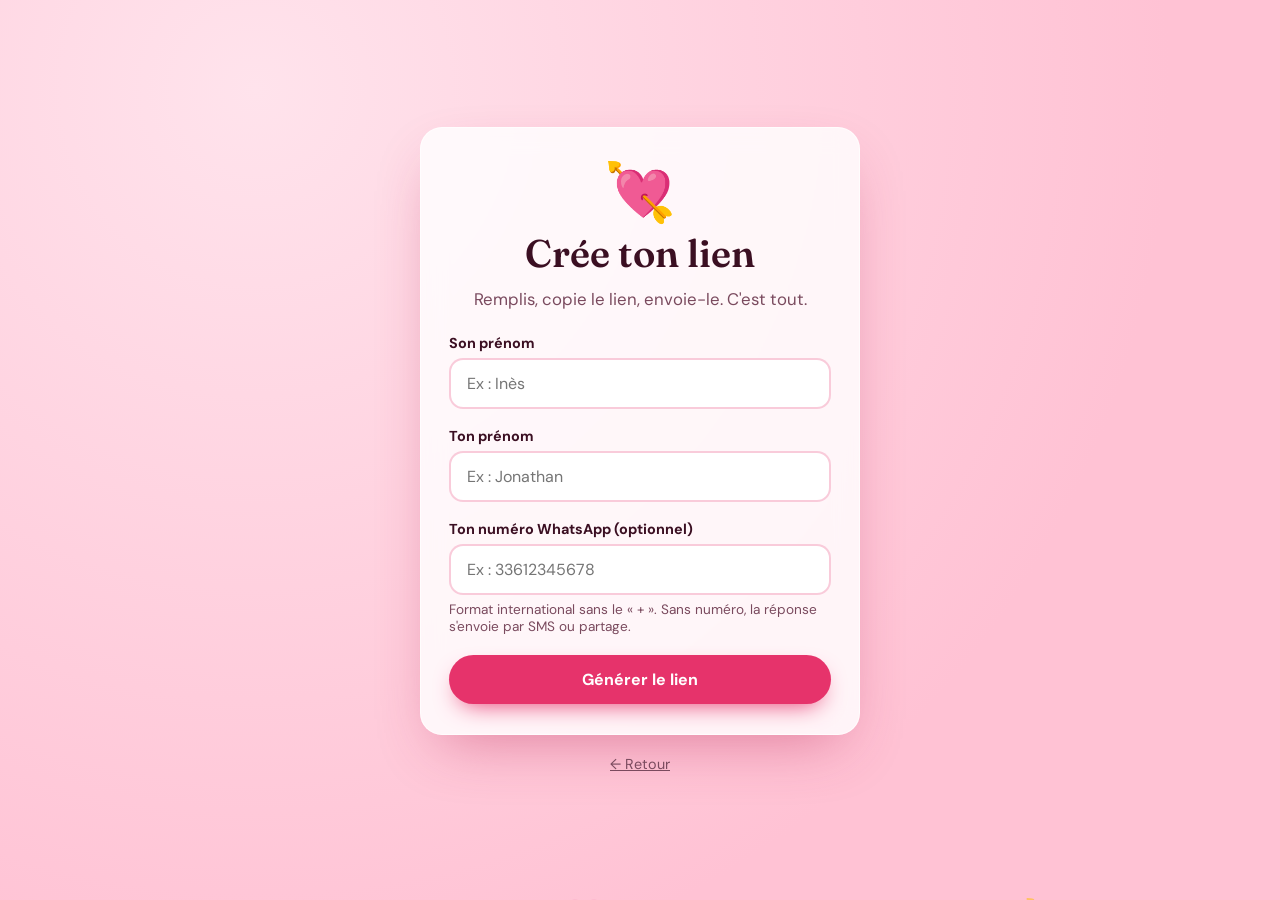
==== creer.html @ 867abb2f "Site d'amour interactif : parcours, quiz, bouton Non qui fuit, rendez-vous Co-Authored-By: Claude Op" ====
<!doctype html>
<html lang="fr">
<head>
  <meta charset="utf-8">
  <meta name="viewport" content="width=device-width, initial-scale=1">
  <title>Crée ton lien 💘</title>
  <link rel="preconnect" href="https://fonts.googleapis.com">
  <link rel="preconnect" href="https://fonts.gstatic.com" crossorigin>
  <link href="https://fonts.googleapis.com/css2?family=Fraunces:ital,opsz,wght@0,9..144,600;1,9..144,500&family=DM+Sans:wght@400;500;700&display=swap" rel="stylesheet">
  <link rel="stylesheet" href="css/style.css">
</head>
<body>
  <div class="hearts" aria-hidden="true"></div>

  <main class="card">
    <section class="step active">
      <div class="emoji big">💘</div>
      <h1>Crée ton lien</h1>
      <p class="lead">Remplis, copie le lien, envoie-le. C'est tout.</p>

      <form id="create-form" autocomplete="off">
        <label class="label" for="pour">Son prénom</label>
        <input id="pour" type="text" maxlength="30" placeholder="Ex : Inès" required>

        <label class="label" for="de">Ton prénom</label>
        <input id="de" type="text" maxlength="30" placeholder="Ex : Jonathan" required>

        <label class="label" for="tel">Ton numéro WhatsApp (optionnel)</label>
        <input id="tel" type="tel" maxlength="20" placeholder="Ex : 33612345678">
        <p class="hint">Format international sans le « + ». Sans numéro, la réponse s'envoie par SMS ou partage.</p>

        <button class="btn primary" type="submit">Générer le lien</button>
      </form>

      <div class="result" id="result" hidden>
        <input id="link" type="text" readonly aria-label="Lien généré">
        <div class="row">
          <button class="btn primary" id="copy">Copier</button>
          <a class="btn ghost" id="preview" target="_blank" rel="noopener">Tester</a>
        </div>
        <p class="feedback" id="copy-feedback" aria-live="polite"></p>
      </div>
    </section>
  </main>

  <footer class="footer"><a href="index.html">← Retour</a></footer>
  <script src="js/creer.js"></script>
</body>
</html>
---- css/style.css ----
/* ========== Thème ========== */
:root {
  --bg-1: #ffe3ec;
  --bg-2: #ffc2d4;
  --card: rgba(255, 255, 255, 0.82);
  --ink: #3b0f22;
  --ink-soft: #7a4a5e;
  --accent: #e6336b;
  --accent-dark: #b81f50;
  --line: rgba(230, 51, 107, 0.25);
  --shadow: 0 24px 60px -20px rgba(184, 31, 80, 0.45);
  --radius: 22px;
}

* { box-sizing: border-box; }

html, body { margin: 0; min-height: 100%; }

body {
  font-family: "DM Sans", system-ui, sans-serif;
  color: var(--ink);
  background: radial-gradient(circle at 20% 10%, var(--bg-1), var(--bg-2) 70%);
  min-height: 100vh;
  display: flex;
  flex-direction: column;
  align-items: center;
  justify-content: center;
  padding: 24px 16px;
  overflow-x: hidden;
}

/* ========== Cœurs flottants ========== */
.hearts { position: fixed; inset: 0; pointer-events: none; overflow: hidden; z-index: 0; }
.hearts span {
  position: absolute;
  bottom: -40px;
  font-size: var(--size, 20px);
  opacity: 0.55;
  animation: float var(--dur, 12s) linear var(--delay, 0s) infinite;
}
@keyframes float {
  0%   { transform: translateY(0) rotate(0); opacity: 0; }
  10%  { opacity: 0.6; }
  100% { transform: translateY(-110vh) rotate(25deg); opacity: 0; }
}

/* ========== Carte ========== */
.card {
  position: relative;
  z-index: 1;
  width: 100%;
  max-width: 440px;
  background: var(--card);
  backdrop-filter: blur(12px);
  -webkit-backdrop-filter: blur(12px);
  border: 1px solid rgba(255, 255, 255, 0.7);
  border-radius: var(--radius);
  box-shadow: var(--shadow);
  padding: 36px 28px 30px;
  text-align: center;
}

.progress { position: absolute; top: 0; left: 0; right: 0; height: 5px; border-radius: var(--radius) var(--radius) 0 0; overflow: hidden; }
.progress span { display: block; height: 100%; width: 0; background: var(--accent); transition: width 0.5s ease; }

/* ========== Étapes ========== */
.step { display: none; }
.step.active { display: block; animation: pop 0.45s cubic-bezier(.2, .9, .3, 1.3); }
@keyframes pop {
  from { opacity: 0; transform: translateY(14px) scale(0.97); }
  to   { opacity: 1; transform: none; }
}

h1, h2 { font-family: "Fraunces", Georgia, serif; font-weight: 600; line-height: 1.2; margin: 8px 0 12px; }
h1 { font-size: clamp(1.9rem, 6vw, 2.4rem); }
h2 { font-size: clamp(1.35rem, 5vw, 1.65rem); }
.lead { color: var(--ink-soft); font-size: 1.05rem; margin: 0 0 24px; }
.kicker { color: var(--accent); font-weight: 700; font-size: 0.8rem; letter-spacing: 0.08em; text-transform: uppercase; margin: 0; }
.emoji { font-size: 2.4rem; line-height: 1; }
.emoji.big { font-size: 3.6rem; animation: beat 1.4s ease-in-out infinite; }
@keyframes beat { 0%, 100% { transform: scale(1); } 15% { transform: scale(1.15); } 30% { transform: scale(1); } }

.feedback { min-height: 1.4em; color: var(--accent-dark); font-weight: 500; margin: 14px 0; }
.hint { color: var(--ink-soft); font-size: 0.85rem; margin: 6px 0 0; text-align: left; }

/* ========== Boutons ========== */
.btn {
  display: inline-block;
  font: inherit;
  font-weight: 700;
  font-size: 1rem;
  border: 0;
  border-radius: 999px;
  padding: 14px 28px;
  cursor: pointer;
  text-decoration: none;
  transition: transform 0.15s ease, background 0.2s ease, box-shadow 0.2s ease;
  -webkit-tap-highlight-color: transparent;
}
.btn:active { transform: scale(0.96); }
.btn.primary { background: var(--accent); color: #fff; box-shadow: 0 10px 24px -10px var(--accent); }
.btn.primary:hover { background: var(--accent-dark); }
.btn.ghost { background: transparent; color: var(--ink-soft); border: 2px solid var(--line); }
.btn.ghost:hover { border-color: var(--accent); color: var(--accent); }
.btn.small { padding: 10px 20px; font-size: 0.9rem; margin-top: 10px; }
.btn:focus-visible, .choice:focus-visible, .chip:focus-visible, input:focus-visible, textarea:focus-visible {
  outline: 3px solid var(--accent); outline-offset: 3px;
}

/* ========== Champs ========== */
input[type="text"], input[type="tel"], input[type="date"], textarea {
  width: 100%;
  font: inherit;
  color: var(--ink);
  background: #fff;
  border: 2px solid var(--line);
  border-radius: 14px;
  padding: 13px 16px;
  transition: border-color 0.2s;
}
input:focus, textarea:focus { border-color: var(--accent); outline: none; }
textarea { resize: vertical; }
.field { display: flex; flex-direction: column; gap: 12px; margin-top: 18px; }
.label { display: block; text-align: left; font-weight: 700; font-size: 0.9rem; margin: 18px 0 6px; }
form .btn { margin-top: 20px; width: 100%; }
.field .btn { margin-top: 0; }

.shake { animation: shake 0.4s; }
@keyframes shake { 20%, 60% { transform: translateX(-8px); } 40%, 80% { transform: translateX(8px); } }

/* ========== Quiz gauche/droite ========== */
.choices { display: grid; grid-template-columns: 1fr 1fr; gap: 14px; margin-top: 22px; }
.choice {
  font: inherit;
  font-weight: 700;
  color: var(--ink);
  background: #fff;
  border: 2px solid var(--line);
  border-radius: 18px;
  padding: 22px 10px;
  cursor: pointer;
  display: flex;
  flex-direction: column;
  align-items: center;
  gap: 10px;
  transition: transform 0.15s, border-color 0.2s, background 0.2s;
}
.choice:hover { transform: translateY(-3px); border-color: var(--accent); }
.choice.picked { background: var(--accent); color: #fff; border-color: var(--accent); }
.choice:disabled { cursor: default; }

/* ========== Jauge ========== */
input[type="range"] { width: 100%; accent-color: var(--accent); margin-top: 18px; height: 28px; }
.scale-value { font-family: "Fraunces", serif; font-size: 2rem; margin: 6px 0 0; }

/* ========== Oui / Non ========== */
.ask-zone {
  position: relative;
  min-height: 150px;
  display: flex;
  align-items: center;
  justify-content: center;
  gap: 16px;
  margin-top: 10px;
}
#yes { transition: transform 0.25s ease; }
#no { transition: left 0.25s ease, top 0.25s ease, transform 0.25s ease; z-index: 2; }
#no.runaway { position: absolute; }

/* ========== Activités ========== */
.chips { display: flex; flex-wrap: wrap; gap: 10px; justify-content: center; margin-top: 12px; }
.chip {
  font: inherit;
  font-weight: 500;
  background: #fff;
  color: var(--ink);
  border: 2px solid var(--line);
  border-radius: 999px;
  padding: 10px 16px;
  cursor: pointer;
  transition: all 0.2s;
}
.chip[aria-checked="true"] { background: var(--accent); border-color: var(--accent); color: #fff; }

/* ========== Ticket ========== */
.ticket {
  text-align: left;
  background: #fff;
  border: 2px dashed var(--accent);
  border-radius: 18px;
  padding: 18px 20px;
  margin: 18px 0 22px;
  line-height: 1.6;
}
.ticket strong { color: var(--accent-dark); }
.ticket .note { font-style: italic; color: var(--ink-soft); margin-top: 8px; }

/* ========== Page créer ========== */
.result { margin-top: 24px; }
.row { display: flex; gap: 10px; margin-top: 12px; }
.row .btn { flex: 1; text-align: center; }

/* ========== Footer & confettis ========== */
.footer { position: relative; z-index: 1; margin-top: 20px; font-size: 0.9rem; }
.footer a { color: var(--ink-soft); }
#confetti { position: fixed; inset: 0; width: 100%; height: 100%; pointer-events: none; z-index: 5; }

@media (prefers-reduced-motion: reduce) {
  *, *::before, *::after { animation: none !important; transition: none !important; }
}

/* ========== Mode sombre ========== */
@media (prefers-color-scheme: dark) {
  :root {
    --bg-1: #3a0d1f;
    --bg-2: #1a0510;
    --card: rgba(40, 12, 26, 0.85);
    --ink: #ffe9f0;
    --ink-soft: #d9a6b9;
    --line: rgba(255, 120, 160, 0.3);
  }
  .card { border-color: rgba(255, 255, 255, 0.08); }
  input[type="text"], input[type="tel"], input[type="date"], textarea, .choice, .chip, .ticket { background: #2a0a1a; color: var(--ink); }
  input[type="date"] { color-scheme: dark; }
}
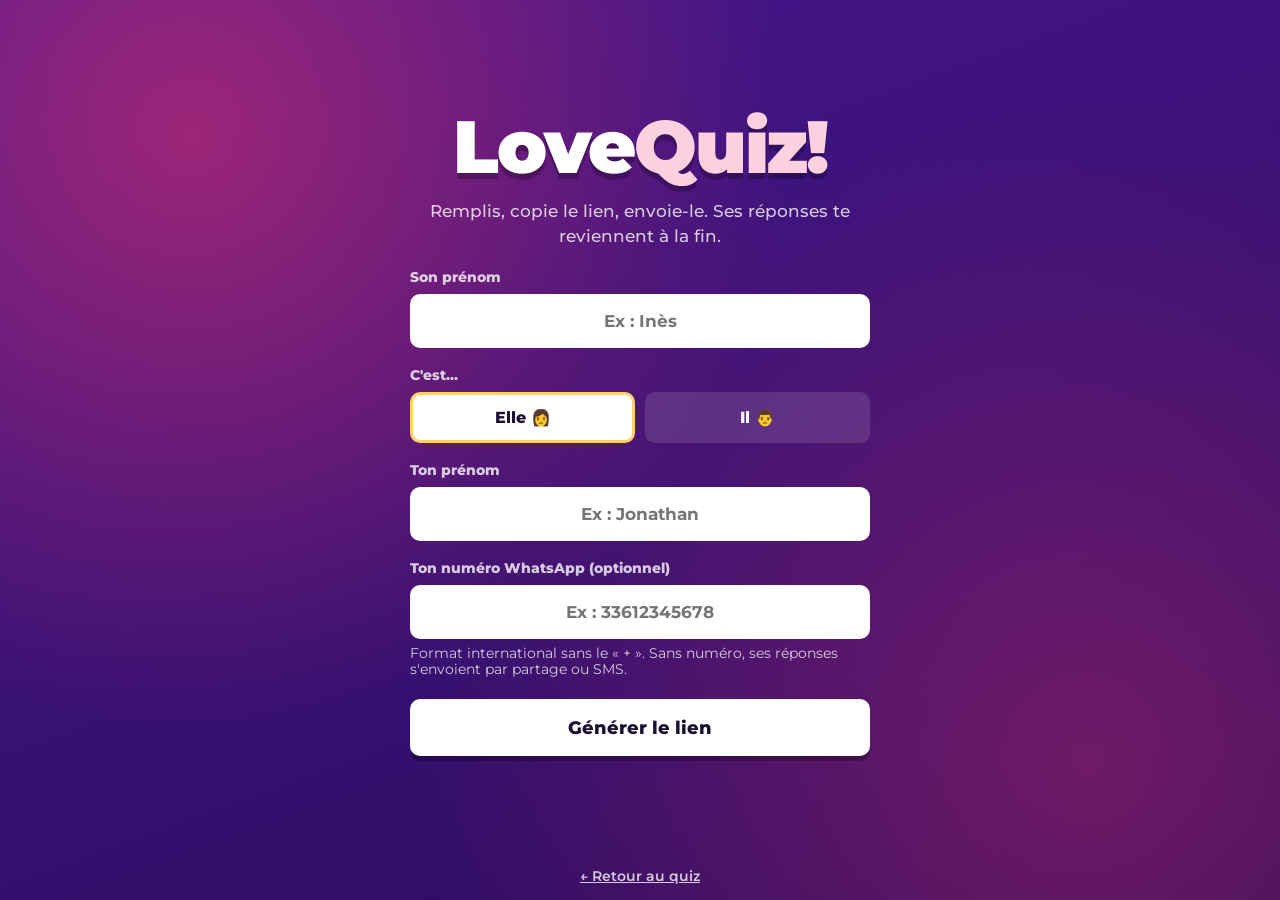
==== commit e5b47eb4: "LoveQuiz : quiz façon Kahoot en 4 chapitres, score d'amour, bouton Non qui fuit sans chevaucher le O" ====
--- a/creer.html
+++ b/creer.html
@@ -2,48 +2,56 @@
 <html lang="fr">
 <head>
   <meta charset="utf-8">
-  <meta name="viewport" content="width=device-width, initial-scale=1">
-  <title>Crée ton lien 💘</title>
+  <meta name="viewport" content="width=device-width, initial-scale=1, viewport-fit=cover">
+  <meta name="theme-color" content="#3d1170">
+  <title>Crée ton LoveQuiz 💘</title>
   <link rel="preconnect" href="https://fonts.googleapis.com">
   <link rel="preconnect" href="https://fonts.gstatic.com" crossorigin>
-  <link href="https://fonts.googleapis.com/css2?family=Fraunces:ital,opsz,wght@0,9..144,600;1,9..144,500&family=DM+Sans:wght@400;500;700&display=swap" rel="stylesheet">
+  <link href="https://fonts.googleapis.com/css2?family=Montserrat:wght@500;700;800;900&display=swap" rel="stylesheet">
   <link rel="stylesheet" href="css/style.css">
 </head>
 <body>
-  <div class="hearts" aria-hidden="true"></div>
+  <div class="bg" aria-hidden="true"><div class="hearts"></div></div>
 
-  <main class="card">
-    <section class="step active">
-      <div class="emoji big">💘</div>
-      <h1>Crée ton lien</h1>
-      <p class="lead">Remplis, copie le lien, envoie-le. C'est tout.</p>
+  <main class="app">
+    <section class="screen active">
+      <div class="create">
+        <h1 class="logo">Love<span>Quiz!</span></h1>
+        <p class="lead">Remplis, copie le lien, envoie-le. Ses réponses te reviennent à la fin.</p>
 
-      <form id="create-form" autocomplete="off">
-        <label class="label" for="pour">Son prénom</label>
-        <input id="pour" type="text" maxlength="30" placeholder="Ex : Inès" required>
+        <form id="create-form" autocomplete="off">
+          <label class="label" for="pour">Son prénom</label>
+          <input id="pour" type="text" maxlength="30" placeholder="Ex : Inès" required>
 
-        <label class="label" for="de">Ton prénom</label>
-        <input id="de" type="text" maxlength="30" placeholder="Ex : Jonathan" required>
+          <span class="label">C'est…</span>
+          <div class="seg" role="radiogroup" aria-label="Genre pour les accords">
+            <label><input type="radio" name="g" value="f" checked><span>Elle 👩</span></label>
+            <label><input type="radio" name="g" value="m"><span>Il 👨</span></label>
+          </div>
 
-        <label class="label" for="tel">Ton numéro WhatsApp (optionnel)</label>
-        <input id="tel" type="tel" maxlength="20" placeholder="Ex : 33612345678">
-        <p class="hint">Format international sans le « + ». Sans numéro, la réponse s'envoie par SMS ou partage.</p>
+          <label class="label" for="de">Ton prénom</label>
+          <input id="de" type="text" maxlength="30" placeholder="Ex : Jonathan" required>
 
-        <button class="btn primary" type="submit">Générer le lien</button>
-      </form>
+          <label class="label" for="tel">Ton numéro WhatsApp (optionnel)</label>
+          <input id="tel" type="tel" maxlength="20" placeholder="Ex : 33612345678">
+          <p class="hint">Format international sans le « + ». Sans numéro, ses réponses s'envoient par partage ou SMS.</p>
 
-      <div class="result" id="result" hidden>
-        <input id="link" type="text" readonly aria-label="Lien généré">
-        <div class="row">
-          <button class="btn primary" id="copy">Copier</button>
-          <a class="btn ghost" id="preview" target="_blank" rel="noopener">Tester</a>
+          <button class="btn big" type="submit">Générer le lien</button>
+        </form>
+
+        <div class="result-link" id="result" hidden>
+          <input id="link" type="text" readonly aria-label="Lien généré">
+          <div class="row">
+            <button class="btn" id="copy" type="button">Copier</button>
+            <a class="btn ghost" id="preview" target="_blank" rel="noopener" style="margin-top:0">Tester</a>
+          </div>
+          <p class="feedback" id="copy-feedback" aria-live="polite"></p>
         </div>
-        <p class="feedback" id="copy-feedback" aria-live="polite"></p>
       </div>
     </section>
   </main>
 
-  <footer class="footer"><a href="index.html">← Retour</a></footer>
+  <footer class="footer"><a href="index.html">← Retour au quiz</a></footer>
   <script src="js/creer.js"></script>
 </body>
 </html>
--- a/css/style.css
+++ b/css/style.css
@@ -1,225 +1,351 @@
-/* ========== Thème ========== */
+/* =========================================================
+   LoveQuiz — style inspiré des quiz en direct (cases colorées)
+   ========================================================= */
 :root {
-  --bg-1: #ffe3ec;
-  --bg-2: #ffc2d4;
-  --card: rgba(255, 255, 255, 0.82);
-  --ink: #3b0f22;
-  --ink-soft: #7a4a5e;
-  --accent: #e6336b;
-  --accent-dark: #b81f50;
-  --line: rgba(230, 51, 107, 0.25);
-  --shadow: 0 24px 60px -20px rgba(184, 31, 80, 0.45);
-  --radius: 22px;
+  --violet: #46178f;
+  --violet-deep: #2a0b5c;
+  --pink: #e6336b;
+  --pink-deep: #b81f50;
+  --ink: #1d1033;
+  --white: #ffffff;
+  --muted: rgba(255, 255, 255, 0.78);
+
+  /* Couleurs des cases réponses */
+  --c0: #e21b3c;  /* rouge   – triangle */
+  --c1: #1368ce;  /* bleu    – losange  */
+  --c2: #d89e00;  /* jaune   – rond     */
+  --c3: #26890c;  /* vert    – carré    */
+  --c4: #864cbf;  /* violet  – cœur     */
+  --c5: #0a8f8f;  /* turquoise – étoile */
+
+  --radius: 14px;
+  --safe-b: env(safe-area-inset-bottom, 0px);
 }
 
 * { box-sizing: border-box; }
-
 html, body { margin: 0; min-height: 100%; }
 
 body {
-  font-family: "DM Sans", system-ui, sans-serif;
-  color: var(--ink);
-  background: radial-gradient(circle at 20% 10%, var(--bg-1), var(--bg-2) 70%);
+  font-family: "Montserrat", system-ui, sans-serif;
+  color: var(--white);
+  background: var(--violet-deep);
   min-height: 100vh;
+  min-height: 100dvh;
   display: flex;
   flex-direction: column;
-  align-items: center;
-  justify-content: center;
-  padding: 24px 16px;
   overflow-x: hidden;
-}
-
-/* ========== Cœurs flottants ========== */
-.hearts { position: fixed; inset: 0; pointer-events: none; overflow: hidden; z-index: 0; }
+  -webkit-font-smoothing: antialiased;
+}
+
+/* ---------- Fond animé ---------- */
+.bg {
+  position: fixed; inset: 0; z-index: 0; pointer-events: none;
+  background:
+    radial-gradient(circle at 15% 15%, rgba(230, 51, 107, 0.55), transparent 45%),
+    radial-gradient(circle at 85% 85%, rgba(230, 51, 107, 0.35), transparent 50%),
+    linear-gradient(160deg, var(--violet), var(--violet-deep));
+}
+.hearts { position: absolute; inset: 0; overflow: hidden; }
 .hearts span {
-  position: absolute;
-  bottom: -40px;
-  font-size: var(--size, 20px);
-  opacity: 0.55;
-  animation: float var(--dur, 12s) linear var(--delay, 0s) infinite;
+  position: absolute; bottom: -40px;
+  font-size: var(--size, 20px); opacity: 0;
+  animation: float var(--dur, 14s) linear var(--delay, 0s) infinite;
 }
 @keyframes float {
-  0%   { transform: translateY(0) rotate(0); opacity: 0; }
-  10%  { opacity: 0.6; }
-  100% { transform: translateY(-110vh) rotate(25deg); opacity: 0; }
-}
-
-/* ========== Carte ========== */
-.card {
-  position: relative;
-  z-index: 1;
+  0% { transform: translateY(0) rotate(0); opacity: 0; }
+  10% { opacity: 0.35; }
+  100% { transform: translateY(-110vh) rotate(30deg); opacity: 0; }
+}
+
+/* ---------- Barre du haut ---------- */
+.topbar {
+  position: relative; z-index: 2;
+  display: flex; gap: 8px; align-items: center;
+  padding: 14px 16px 10px;
+  max-width: 760px; width: 100%; margin: 0 auto;
+}
+.topbar[hidden], .progress[hidden] { display: none; }
+.pill {
+  background: var(--white); color: var(--ink);
+  font-weight: 800; font-size: 0.85rem;
+  padding: 7px 12px; border-radius: 999px; white-space: nowrap;
+}
+.pill.soft { background: rgba(255, 255, 255, 0.16); color: var(--white); overflow: hidden; text-overflow: ellipsis; min-width: 0; }
+.pill.player { margin-left: auto; background: rgba(0, 0, 0, 0.25); color: var(--white); }
+.progress { position: relative; z-index: 2; height: 6px; background: rgba(255, 255, 255, 0.15); max-width: 728px; width: calc(100% - 32px); margin: 0 auto; border-radius: 99px; overflow: hidden; }
+.progress span { display: block; height: 100%; width: 0; background: var(--pink); transition: width 0.5s ease; }
+
+/* ---------- Conteneur ---------- */
+.app {
+  position: relative; z-index: 1;
+  flex: 1;
+  width: 100%; max-width: 760px;
+  margin: 0 auto;
+  padding: 16px 16px calc(24px + var(--safe-b));
+  display: flex; flex-direction: column;
+}
+.screen { display: none; flex: 1; flex-direction: column; }
+.screen.active { display: flex; animation: enter 0.45s cubic-bezier(.2, .9, .3, 1.2); }
+@keyframes enter { from { opacity: 0; transform: translateY(16px); } to { opacity: 1; transform: none; } }
+
+h1, h2, h3 { margin: 0; font-weight: 900; line-height: 1.15; }
+.lead { color: var(--muted); font-weight: 500; font-size: 1.05rem; line-height: 1.5; margin: 10px 0 0; }
+.feedback { min-height: 1.4em; color: #ffd0de; font-weight: 700; margin: 12px 0; text-align: center; }
+
+/* ---------- Boutons ---------- */
+.btn {
+  display: inline-flex; align-items: center; justify-content: center; gap: 8px;
+  font: inherit; font-weight: 800; font-size: 1.05rem;
+  color: var(--ink); background: var(--white);
+  border: 0; border-radius: 10px;
+  padding: 14px 26px;
+  cursor: pointer; text-decoration: none;
+  box-shadow: 0 5px 0 rgba(0, 0, 0, 0.28);
+  transition: transform 0.12s ease, box-shadow 0.12s ease, background 0.2s;
+  -webkit-tap-highlight-color: transparent;
+  touch-action: manipulation;
+}
+.btn:active { transform: translateY(4px); box-shadow: 0 1px 0 rgba(0, 0, 0, 0.28); }
+.btn.big { font-size: 1.15rem; padding: 17px 32px; }
+.btn.full { width: 100%; }
+.btn.ghost { background: transparent; color: var(--white); box-shadow: none; border: 2px solid rgba(255, 255, 255, 0.35); margin-top: 12px; }
+.btn.light { background: var(--white); }
+.btn:disabled { opacity: 0.5; cursor: not-allowed; }
+.btn:focus-visible, .tile:focus-visible, .chip:focus-visible, input:focus-visible, textarea:focus-visible {
+  outline: 3px solid #ffd166; outline-offset: 3px;
+}
+
+/* ---------- Lobby ---------- */
+.lobby, .chapter, .result, .ask { flex: 1; display: flex; flex-direction: column; align-items: center; justify-content: center; text-align: center; gap: 6px; }
+.pin { background: var(--white); color: var(--ink); font-weight: 700; font-size: 0.85rem; padding: 8px 16px; border-radius: 8px; margin: 0 0 18px; letter-spacing: 0.04em; }
+.pin strong { font-weight: 900; font-size: 1.1rem; margin-left: 6px; letter-spacing: 0.1em; }
+.avatar { width: 110px; height: 110px; border-radius: 50%; object-fit: cover; border: 4px solid var(--white); box-shadow: 0 10px 30px rgba(0, 0, 0, 0.35); margin-bottom: 10px; }
+.logo { font-size: clamp(2.8rem, 12vw, 4.6rem); letter-spacing: -0.03em; text-shadow: 0 6px 0 rgba(0, 0, 0, 0.25); }
+.logo span { color: #ffd0de; }
+.stats { list-style: none; padding: 0; margin: 20px 0 6px; display: flex; flex-wrap: wrap; justify-content: center; gap: 8px; }
+.stats li { background: rgba(255, 255, 255, 0.14); border-radius: 999px; padding: 8px 14px; font-weight: 700; font-size: 0.9rem; }
+.name-form { width: 100%; max-width: 340px; margin-top: 14px; }
+.name-form[hidden] { display: none; }
+
+/* ---------- Champs ---------- */
+input[type="text"], input[type="tel"], input[type="date"], textarea, select {
   width: 100%;
-  max-width: 440px;
-  background: var(--card);
-  backdrop-filter: blur(12px);
-  -webkit-backdrop-filter: blur(12px);
-  border: 1px solid rgba(255, 255, 255, 0.7);
-  border-radius: var(--radius);
-  box-shadow: var(--shadow);
-  padding: 36px 28px 30px;
-  text-align: center;
-}
-
-.progress { position: absolute; top: 0; left: 0; right: 0; height: 5px; border-radius: var(--radius) var(--radius) 0 0; overflow: hidden; }
-.progress span { display: block; height: 100%; width: 0; background: var(--accent); transition: width 0.5s ease; }
-
-/* ========== Étapes ========== */
-.step { display: none; }
-.step.active { display: block; animation: pop 0.45s cubic-bezier(.2, .9, .3, 1.3); }
-@keyframes pop {
-  from { opacity: 0; transform: translateY(14px) scale(0.97); }
-  to   { opacity: 1; transform: none; }
-}
-
-h1, h2 { font-family: "Fraunces", Georgia, serif; font-weight: 600; line-height: 1.2; margin: 8px 0 12px; }
-h1 { font-size: clamp(1.9rem, 6vw, 2.4rem); }
-h2 { font-size: clamp(1.35rem, 5vw, 1.65rem); }
-.lead { color: var(--ink-soft); font-size: 1.05rem; margin: 0 0 24px; }
-.kicker { color: var(--accent); font-weight: 700; font-size: 0.8rem; letter-spacing: 0.08em; text-transform: uppercase; margin: 0; }
-.emoji { font-size: 2.4rem; line-height: 1; }
-.emoji.big { font-size: 3.6rem; animation: beat 1.4s ease-in-out infinite; }
-@keyframes beat { 0%, 100% { transform: scale(1); } 15% { transform: scale(1.15); } 30% { transform: scale(1); } }
-
-.feedback { min-height: 1.4em; color: var(--accent-dark); font-weight: 500; margin: 14px 0; }
-.hint { color: var(--ink-soft); font-size: 0.85rem; margin: 6px 0 0; text-align: left; }
-
-/* ========== Boutons ========== */
-.btn {
-  display: inline-block;
-  font: inherit;
-  font-weight: 700;
-  font-size: 1rem;
-  border: 0;
-  border-radius: 999px;
-  padding: 14px 28px;
-  cursor: pointer;
-  text-decoration: none;
-  transition: transform 0.15s ease, background 0.2s ease, box-shadow 0.2s ease;
-  -webkit-tap-highlight-color: transparent;
-}
-.btn:active { transform: scale(0.96); }
-.btn.primary { background: var(--accent); color: #fff; box-shadow: 0 10px 24px -10px var(--accent); }
-.btn.primary:hover { background: var(--accent-dark); }
-.btn.ghost { background: transparent; color: var(--ink-soft); border: 2px solid var(--line); }
-.btn.ghost:hover { border-color: var(--accent); color: var(--accent); }
-.btn.small { padding: 10px 20px; font-size: 0.9rem; margin-top: 10px; }
-.btn:focus-visible, .choice:focus-visible, .chip:focus-visible, input:focus-visible, textarea:focus-visible {
-  outline: 3px solid var(--accent); outline-offset: 3px;
-}
-
-/* ========== Champs ========== */
-input[type="text"], input[type="tel"], input[type="date"], textarea {
-  width: 100%;
-  font: inherit;
-  color: var(--ink);
-  background: #fff;
-  border: 2px solid var(--line);
-  border-radius: 14px;
-  padding: 13px 16px;
-  transition: border-color 0.2s;
-}
-input:focus, textarea:focus { border-color: var(--accent); outline: none; }
-textarea { resize: vertical; }
-.field { display: flex; flex-direction: column; gap: 12px; margin-top: 18px; }
-.label { display: block; text-align: left; font-weight: 700; font-size: 0.9rem; margin: 18px 0 6px; }
-form .btn { margin-top: 20px; width: 100%; }
-.field .btn { margin-top: 0; }
+  font: inherit; font-weight: 700; font-size: 1.05rem;
+  color: var(--ink); background: var(--white);
+  border: 3px solid transparent; border-radius: 10px;
+  padding: 14px 16px; text-align: center;
+}
+textarea { text-align: left; resize: vertical; }
+input:focus, textarea:focus, select:focus { outline: none; border-color: #ffd166; }
+.label { display: block; text-align: left; font-weight: 800; font-size: 0.9rem; margin: 18px 0 8px; color: var(--muted); }
 
 .shake { animation: shake 0.4s; }
 @keyframes shake { 20%, 60% { transform: translateX(-8px); } 40%, 80% { transform: translateX(8px); } }
 
-/* ========== Quiz gauche/droite ========== */
-.choices { display: grid; grid-template-columns: 1fr 1fr; gap: 14px; margin-top: 22px; }
-.choice {
-  font: inherit;
-  font-weight: 700;
-  color: var(--ink);
-  background: #fff;
-  border: 2px solid var(--line);
-  border-radius: 18px;
-  padding: 22px 10px;
+/* ---------- Chapitre ---------- */
+.chapter-num { text-transform: uppercase; letter-spacing: 0.14em; font-weight: 800; font-size: 0.8rem; color: #ffd0de; margin: 0 0 10px; }
+.chapter-img img, .chapter-img span { width: 120px; height: 120px; font-size: 100px; line-height: 120px; display: block; margin: 0 auto 18px; animation: bounce 2s ease-in-out infinite; }
+.chapter h2 { font-size: clamp(1.9rem, 7vw, 2.6rem); }
+.chapter .btn { margin-top: 28px; }
+@keyframes bounce { 0%, 100% { transform: translateY(0); } 50% { transform: translateY(-10px); } }
+
+/* ---------- Question ---------- */
+.q-box {
+  background: var(--white); color: var(--ink);
+  border-radius: var(--radius);
+  padding: 18px 20px;
+  text-align: center;
+  box-shadow: 0 6px 0 rgba(0, 0, 0, 0.2);
+}
+.q-box h2 { font-size: clamp(1.2rem, 4.6vw, 1.7rem); font-weight: 800; }
+
+.q-media {
+  position: relative;
+  flex: 1;
+  display: flex; flex-direction: column; align-items: center; justify-content: center;
+  min-height: 150px; padding: 14px 0;
+}
+.q-img img, .q-img span { width: clamp(90px, 26vw, 150px); height: clamp(90px, 26vw, 150px); display: block; font-size: clamp(76px, 22vw, 128px); line-height: 1; text-align: center; filter: drop-shadow(0 10px 18px rgba(0, 0, 0, 0.35)); animation: popin 0.5s cubic-bezier(.2, 1.4, .4, 1); }
+@keyframes popin { from { transform: scale(0.3) rotate(-12deg); opacity: 0; } to { transform: none; opacity: 1; } }
+.q-hint { margin: 12px 0 0; color: var(--muted); font-weight: 700; font-size: 0.9rem; min-height: 1.2em; text-align: center; }
+
+.timer { position: absolute; left: 0; top: 50%; transform: translateY(-50%); width: 58px; height: 58px; }
+.timer[hidden] { display: none; }
+.timer svg { width: 100%; height: 100%; transform: rotate(-90deg); }
+.timer circle { fill: none; stroke: rgba(255, 255, 255, 0.18); stroke-width: 4; }
+.timer .t-ring { stroke: var(--white); stroke-linecap: round; stroke-dasharray: 119.4; stroke-dashoffset: 0; transition: stroke-dashoffset 1s linear, stroke 0.3s; }
+.timer.low .t-ring { stroke: #ff5c7a; }
+.timer span { position: absolute; inset: 0; display: grid; place-items: center; font-weight: 900; font-size: 1.25rem; }
+.timer.low span { color: #ff8fa3; animation: pulse 1s infinite; }
+@keyframes pulse { 50% { transform: scale(1.15); } }
+
+/* Cases réponses */
+.answers { display: grid; grid-template-columns: 1fr 1fr; gap: 10px; }
+.answers.six { grid-template-columns: 1fr 1fr; }
+.tile {
+  position: relative;
+  display: flex; align-items: center; gap: 12px;
+  min-height: 82px;
+  padding: 14px 14px;
+  font: inherit; font-weight: 800; font-size: clamp(0.92rem, 3.6vw, 1.15rem);
+  text-align: left; color: var(--white);
+  background: var(--c, var(--c0));
+  border: 0; border-radius: 8px;
+  box-shadow: 0 5px 0 rgba(0, 0, 0, 0.28);
   cursor: pointer;
-  display: flex;
-  flex-direction: column;
-  align-items: center;
-  gap: 10px;
-  transition: transform 0.15s, border-color 0.2s, background 0.2s;
-}
-.choice:hover { transform: translateY(-3px); border-color: var(--accent); }
-.choice.picked { background: var(--accent); color: #fff; border-color: var(--accent); }
-.choice:disabled { cursor: default; }
-
-/* ========== Jauge ========== */
-input[type="range"] { width: 100%; accent-color: var(--accent); margin-top: 18px; height: 28px; }
-.scale-value { font-family: "Fraunces", serif; font-size: 2rem; margin: 6px 0 0; }
-
-/* ========== Oui / Non ========== */
-.ask-zone {
+  transition: transform 0.12s ease, opacity 0.3s ease, filter 0.3s;
+  -webkit-tap-highlight-color: transparent;
+  touch-action: manipulation;
+}
+.tile:hover { filter: brightness(1.08); }
+.tile:active { transform: translateY(4px); box-shadow: 0 1px 0 rgba(0, 0, 0, 0.28); }
+.tile .shape { flex: 0 0 auto; width: 30px; height: 30px; fill: var(--white); }
+.tile .t-label { flex: 1; line-height: 1.2; }
+.tile .t-emoji { font-size: 1.4rem; }
+.tile.dim { opacity: 0.25; filter: grayscale(0.6); }
+.tile.chosen { transform: scale(1.03); box-shadow: 0 0 0 4px var(--white), 0 5px 0 rgba(0, 0, 0, 0.28); }
+.tile .check {
+  position: absolute; top: 8px; right: 8px;
+  width: 24px; height: 24px; border-radius: 50%;
+  border: 3px solid var(--white); background: transparent;
+  display: grid; place-items: center; font-size: 0.8rem; font-weight: 900;
+  color: transparent;
+}
+.tile[aria-pressed="true"] .check { background: var(--white); color: var(--ink); }
+.tile[aria-pressed="true"] { box-shadow: 0 0 0 4px var(--white), 0 5px 0 rgba(0, 0, 0, 0.28); }
+.tile:disabled { cursor: default; }
+
+.q-extra { margin-top: 12px; display: flex; flex-direction: column; gap: 10px; }
+.q-extra .row { display: flex; gap: 10px; }
+.q-extra .row .btn { flex: 1; }
+.skip { background: transparent !important; color: var(--muted) !important; box-shadow: none !important; font-size: 0.95rem !important; text-decoration: underline; }
+
+/* Curseur */
+.scale-box { background: rgba(0, 0, 0, 0.22); border-radius: var(--radius); padding: 20px 18px 16px; text-align: center; }
+.scale-val { font-size: clamp(2.6rem, 12vw, 3.6rem); font-weight: 900; line-height: 1; }
+.scale-emoji { font-size: 2.6rem; display: block; margin-bottom: 6px; }
+.scale-txt { color: var(--muted); font-weight: 700; margin: 8px 0 14px; min-height: 1.3em; }
+input[type="range"] {
+  -webkit-appearance: none; appearance: none;
+  width: 100%; height: 14px; border-radius: 99px;
+  background: linear-gradient(90deg, #6ec6ff, #ffd166, var(--pink));
+  outline: none;
+}
+input[type="range"]::-webkit-slider-thumb { -webkit-appearance: none; width: 34px; height: 34px; border-radius: 50%; background: var(--white); border: 4px solid var(--pink); box-shadow: 0 4px 10px rgba(0, 0, 0, 0.35); cursor: grab; }
+input[type="range"]::-moz-range-thumb { width: 28px; height: 28px; border-radius: 50%; background: var(--white); border: 4px solid var(--pink); cursor: grab; }
+
+/* ---------- Bandeau de réaction ---------- */
+.reaction {
+  position: fixed; left: 0; right: 0; bottom: 0; z-index: 20;
+  background: linear-gradient(135deg, var(--pink), var(--pink-deep));
+  padding: 22px 20px calc(22px + var(--safe-b));
+  text-align: center;
+  box-shadow: 0 -10px 40px rgba(0, 0, 0, 0.35);
+  border-radius: 22px 22px 0 0;
+  animation: up 0.35s cubic-bezier(.2, 1.2, .4, 1);
+}
+.reaction[hidden] { display: none; }
+@keyframes up { from { transform: translateY(100%); } to { transform: none; } }
+.r-emoji { font-size: 2.6rem; line-height: 1; }
+.r-text { font-weight: 800; font-size: 1.15rem; line-height: 1.35; margin: 10px auto 16px; max-width: 520px; overflow-wrap: anywhere; }
+.r-bar { position: absolute; left: 0; right: 0; top: 0; height: 4px; overflow: hidden; border-radius: 22px 22px 0 0; }
+.r-bar span { display: block; height: 100%; width: 0; background: rgba(255, 255, 255, 0.85); }
+.r-bar span.run { width: 100%; transition: width var(--d, 3s) linear; }
+
+/* ---------- Résultat ---------- */
+.result h2 { font-size: clamp(1.6rem, 6vw, 2.2rem); }
+.meter { position: relative; width: min(220px, 60vw); aspect-ratio: 1; margin: 22px auto 10px; }
+.meter svg { width: 100%; height: 100%; transform: rotate(-90deg); }
+.meter circle { fill: none; stroke-width: 12; }
+.m-bg { stroke: rgba(255, 255, 255, 0.15); }
+.m-fill { stroke: var(--pink); stroke-linecap: round; stroke-dasharray: 326.7; stroke-dashoffset: 326.7; transition: stroke-dashoffset 2.2s cubic-bezier(.3, .8, .3, 1); filter: drop-shadow(0 0 8px rgba(230, 51, 107, 0.8)); }
+.m-center { position: absolute; inset: 0; display: grid; place-content: center; grid-auto-flow: column; align-items: baseline; font-weight: 900; }
+.m-center span { font-size: clamp(3rem, 14vw, 4.2rem); }
+.m-center small { font-size: 1.4rem; }
+.verdict { opacity: 0; transform: translateY(10px); transition: all 0.6s ease; }
+.verdict.show { opacity: 1; transform: none; }
+.v-emoji { font-size: 3rem; }
+.verdict h3 { font-size: 1.5rem; margin: 6px 0; }
+.verdict p { color: var(--muted); font-weight: 600; margin: 0; }
+.highlights { list-style: none; padding: 0; margin: 18px 0 22px; display: grid; gap: 8px; width: 100%; max-width: 460px; text-align: left; }
+.highlights li { background: rgba(255, 255, 255, 0.12); border-radius: 10px; padding: 10px 14px; font-weight: 600; font-size: 0.95rem; }
+.highlights b { color: #ffd0de; }
+
+/* ---------- La grande question ---------- */
+.ask-emoji { font-size: clamp(4rem, 18vw, 6rem); line-height: 1; animation: beat 1.4s ease-in-out infinite; }
+@keyframes beat { 0%, 100% { transform: scale(1); } 15% { transform: scale(1.15); } 30% { transform: scale(1); } }
+.ask h2 { font-size: clamp(1.8rem, 7.5vw, 2.8rem); margin: 18px 0 4px; }
+.ask-row { display: flex; gap: 16px; justify-content: center; align-items: center; margin-top: 22px; min-height: 120px; }
+.btn.yes { background: #26890c; color: var(--white); font-size: 1.3rem; padding: 18px 38px; transition: transform 0.3s cubic-bezier(.2, 1.4, .4, 1); position: relative; z-index: 3; }
+.btn.no { background: var(--c0); color: var(--white); font-size: 1.05rem; padding: 14px 24px; white-space: nowrap; max-width: calc(100vw - 32px); }
+/* Une fois qu'il fuit, le bouton Non est rattaché au <body> et se déplace sur tout l'écran */
+.btn.no.runaway { position: fixed; z-index: 30; margin: 0; transition: left 0.28s cubic-bezier(.3, 1.3, .5, 1), top 0.28s cubic-bezier(.3, 1.3, .5, 1); }
+
+/* ---------- Rendez-vous & fin ---------- */
+.panel { width: 100%; max-width: 480px; margin: auto; text-align: center; }
+.panel h2 { font-size: clamp(1.6rem, 6vw, 2.2rem); margin: 12px 0 8px; }
+.chips { display: grid; grid-template-columns: 1fr 1fr; gap: 10px; margin-top: 16px; }
+.chip {
+  font: inherit; font-weight: 800; font-size: 0.95rem;
+  color: var(--white); background: rgba(255, 255, 255, 0.12);
+  border: 3px solid transparent; border-radius: 10px;
+  padding: 14px 10px; cursor: pointer; transition: all 0.2s;
+}
+.chip[aria-checked="true"] { background: var(--white); color: var(--ink); border-color: #ffd166; }
+.panel .btn.full { margin-top: 8px; }
+input[type="date"] { color-scheme: light; }
+
+.ticket {
+  text-align: left; color: var(--ink);
+  background: var(--white);
+  border-radius: var(--radius);
+  padding: 18px 20px; margin: 18px 0 20px;
+  line-height: 1.7; font-weight: 600;
   position: relative;
-  min-height: 150px;
-  display: flex;
-  align-items: center;
-  justify-content: center;
-  gap: 16px;
-  margin-top: 10px;
-}
-#yes { transition: transform 0.25s ease; }
-#no { transition: left 0.25s ease, top 0.25s ease, transform 0.25s ease; z-index: 2; }
-#no.runaway { position: absolute; }
-
-/* ========== Activités ========== */
-.chips { display: flex; flex-wrap: wrap; gap: 10px; justify-content: center; margin-top: 12px; }
-.chip {
-  font: inherit;
-  font-weight: 500;
-  background: #fff;
-  color: var(--ink);
-  border: 2px solid var(--line);
-  border-radius: 999px;
-  padding: 10px 16px;
-  cursor: pointer;
-  transition: all 0.2s;
-}
-.chip[aria-checked="true"] { background: var(--accent); border-color: var(--accent); color: #fff; }
-
-/* ========== Ticket ========== */
-.ticket {
-  text-align: left;
-  background: #fff;
-  border: 2px dashed var(--accent);
-  border-radius: 18px;
-  padding: 18px 20px;
-  margin: 18px 0 22px;
-  line-height: 1.6;
-}
-.ticket strong { color: var(--accent-dark); }
-.ticket .note { font-style: italic; color: var(--ink-soft); margin-top: 8px; }
-
-/* ========== Page créer ========== */
-.result { margin-top: 24px; }
-.row { display: flex; gap: 10px; margin-top: 12px; }
-.row .btn { flex: 1; text-align: center; }
-
-/* ========== Footer & confettis ========== */
-.footer { position: relative; z-index: 1; margin-top: 20px; font-size: 0.9rem; }
-.footer a { color: var(--ink-soft); }
-#confetti { position: fixed; inset: 0; width: 100%; height: 100%; pointer-events: none; z-index: 5; }
+  box-shadow: 0 6px 0 rgba(0, 0, 0, 0.2);
+}
+.ticket strong { color: var(--pink-deep); font-weight: 800; }
+.ticket .note { font-style: italic; color: #6b5a80; margin-top: 8px; }
+.recap { margin-top: 18px; text-align: left; background: rgba(0, 0, 0, 0.2); border-radius: 10px; padding: 12px 16px; }
+.recap summary { cursor: pointer; font-weight: 800; }
+.recap ul { padding-left: 18px; margin: 10px 0 0; line-height: 1.6; font-size: 0.92rem; }
+.recap b { color: #ffd0de; }
+
+/* ---------- Page "créer" ---------- */
+.create { width: 100%; max-width: 460px; margin: auto; text-align: center; }
+.create form .btn { width: 100%; margin-top: 22px; }
+.hint { color: var(--muted); font-size: 0.85rem; margin: 6px 0 0; text-align: left; }
+.seg { display: grid; grid-template-columns: 1fr 1fr; gap: 10px; }
+.seg label { cursor: pointer; }
+.seg input { position: absolute; opacity: 0; pointer-events: none; }
+.seg span { display: block; padding: 13px; border-radius: 10px; background: rgba(255, 255, 255, 0.12); font-weight: 800; border: 3px solid transparent; }
+.seg input:checked + span { background: var(--white); color: var(--ink); border-color: #ffd166; }
+.seg input:focus-visible + span { outline: 3px solid #ffd166; outline-offset: 3px; }
+.result-link { margin-top: 22px; }
+.result-link[hidden] { display: none; }
+.result-link input { font-size: 0.85rem; text-align: left; }
+.result-link .row { display: flex; gap: 10px; margin-top: 12px; }
+.result-link .row .btn { flex: 1; }
+
+/* ---------- Footer & confettis ---------- */
+.footer { position: relative; z-index: 1; text-align: center; padding: 0 16px calc(16px + var(--safe-b)); font-size: 0.85rem; font-weight: 600; }
+.footer[hidden] { display: none; }
+.footer a { color: var(--muted); }
+#confetti { position: fixed; inset: 0; width: 100%; height: 100%; pointer-events: none; z-index: 40; }
+
+/* ---------- Petits écrans ---------- */
+@media (max-width: 420px) {
+  .tile { min-height: 74px; gap: 8px; padding: 12px 10px; }
+  .tile .shape { width: 22px; height: 22px; }
+  .tile .t-emoji { display: none; }
+  .timer { width: 48px; height: 48px; }
+  .q-box { padding: 14px 14px; }
+}
+@media (max-height: 640px) {
+  .q-media { min-height: 110px; }
+  .q-img img, .q-img span { width: 80px; height: 80px; font-size: 68px; }
+}
 
 @media (prefers-reduced-motion: reduce) {
   *, *::before, *::after { animation: none !important; transition: none !important; }
 }
-
-/* ========== Mode sombre ========== */
-@media (prefers-color-scheme: dark) {
-  :root {
-    --bg-1: #3a0d1f;
-    --bg-2: #1a0510;
-    --card: rgba(40, 12, 26, 0.85);
-    --ink: #ffe9f0;
-    --ink-soft: #d9a6b9;
-    --line: rgba(255, 120, 160, 0.3);
-  }
-  .card { border-color: rgba(255, 255, 255, 0.08); }
-  input[type="text"], input[type="tel"], input[type="date"], textarea, .choice, .chip, .ticket { background: #2a0a1a; color: var(--ink); }
-  input[type="date"] { color-scheme: dark; }
-}
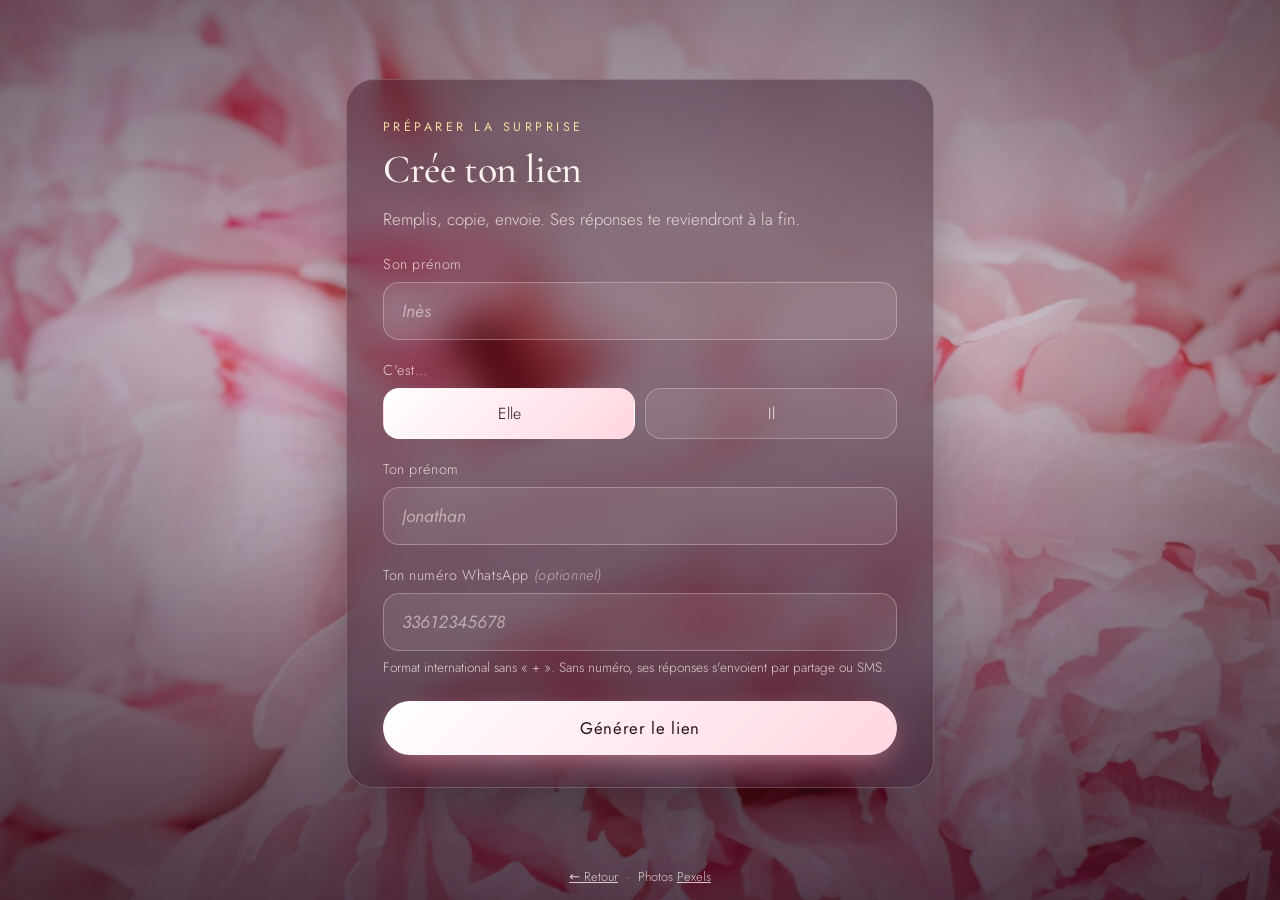
==== commit c84d1e55: "Refonte romantique : photos plein écran, 22 questions, ambiance douce - Suppression du style quiz/Ka" ====
--- a/creer.html
+++ b/creer.html
@@ -3,47 +3,52 @@
 <head>
   <meta charset="utf-8">
   <meta name="viewport" content="width=device-width, initial-scale=1, viewport-fit=cover">
-  <meta name="theme-color" content="#3d1170">
-  <title>Crée ton LoveQuiz 💘</title>
+  <meta name="theme-color" content="#2a1220">
+  <title>Créer ton lien 🌹</title>
   <link rel="preconnect" href="https://fonts.googleapis.com">
   <link rel="preconnect" href="https://fonts.gstatic.com" crossorigin>
-  <link href="https://fonts.googleapis.com/css2?family=Montserrat:wght@500;700;800;900&display=swap" rel="stylesheet">
+  <link href="https://fonts.googleapis.com/css2?family=Cormorant+Garamond:ital,wght@0,500;0,600;1,400;1,500;1,600&family=Jost:wght@300;400;500&display=swap" rel="stylesheet">
   <link rel="stylesheet" href="css/style.css">
 </head>
 <body>
-  <div class="bg" aria-hidden="true"><div class="hearts"></div></div>
+  <div class="backdrop" aria-hidden="true">
+    <div class="bg-layer show" style="background-image:url('img/bg-peonies.jpg')"></div>
+    <div class="veil"></div>
+  </div>
+  <div class="petals" aria-hidden="true"></div>
 
-  <main class="app">
+  <main class="stage">
     <section class="screen active">
-      <div class="create">
-        <h1 class="logo">Love<span>Quiz!</span></h1>
-        <p class="lead">Remplis, copie le lien, envoie-le. Ses réponses te reviennent à la fin.</p>
+      <div class="card">
+        <p class="eyebrow">Préparer la surprise</p>
+        <h1 class="display small">Crée ton lien</h1>
+        <p class="soft" style="margin-left:0">Remplis, copie, envoie. Ses réponses te reviendront à la fin.</p>
 
         <form id="create-form" autocomplete="off">
           <label class="label" for="pour">Son prénom</label>
-          <input id="pour" type="text" maxlength="30" placeholder="Ex : Inès" required>
+          <input class="field" id="pour" type="text" maxlength="30" placeholder="Inès" required>
 
           <span class="label">C'est…</span>
-          <div class="seg" role="radiogroup" aria-label="Genre pour les accords">
-            <label><input type="radio" name="g" value="f" checked><span>Elle 👩</span></label>
-            <label><input type="radio" name="g" value="m"><span>Il 👨</span></label>
+          <div class="seg" role="radiogroup" aria-label="Accords">
+            <label><input type="radio" name="g" value="f" checked><span>Elle</span></label>
+            <label><input type="radio" name="g" value="m"><span>Il</span></label>
           </div>
 
           <label class="label" for="de">Ton prénom</label>
-          <input id="de" type="text" maxlength="30" placeholder="Ex : Jonathan" required>
+          <input class="field" id="de" type="text" maxlength="30" placeholder="Jonathan" required>
 
-          <label class="label" for="tel">Ton numéro WhatsApp (optionnel)</label>
-          <input id="tel" type="tel" maxlength="20" placeholder="Ex : 33612345678">
-          <p class="hint">Format international sans le « + ». Sans numéro, ses réponses s'envoient par partage ou SMS.</p>
+          <label class="label" for="tel">Ton numéro WhatsApp <span>(optionnel)</span></label>
+          <input class="field" id="tel" type="tel" maxlength="20" placeholder="33612345678">
+          <p class="note-small">Format international sans « + ». Sans numéro, ses réponses s'envoient par partage ou SMS.</p>
 
-          <button class="btn big" type="submit">Générer le lien</button>
+          <button class="btn primary full" type="submit" style="margin-top:24px">Générer le lien</button>
         </form>
 
         <div class="result-link" id="result" hidden>
-          <input id="link" type="text" readonly aria-label="Lien généré">
+          <input class="field" id="link" type="text" readonly aria-label="Lien généré" style="font-size:0.9rem">
           <div class="row">
-            <button class="btn" id="copy" type="button">Copier</button>
-            <a class="btn ghost" id="preview" target="_blank" rel="noopener" style="margin-top:0">Tester</a>
+            <button class="btn primary" id="copy" type="button">Copier</button>
+            <a class="btn glass" id="preview" target="_blank" rel="noopener">Tester</a>
           </div>
           <p class="feedback" id="copy-feedback" aria-live="polite"></p>
         </div>
@@ -51,7 +56,7 @@
     </section>
   </main>
 
-  <footer class="footer"><a href="index.html">← Retour au quiz</a></footer>
+  <footer class="footer"><a href="index.html">← Retour</a><span>·</span><span>Photos <a href="https://www.pexels.com" target="_blank" rel="noopener">Pexels</a></span></footer>
   <script src="js/creer.js"></script>
 </body>
 </html>
--- a/css/style.css
+++ b/css/style.css
@@ -1,24 +1,21 @@
 /* =========================================================
-   LoveQuiz — style inspiré des quiz en direct (cases colorées)
+   Une parenthèse romantique — photos plein écran, verre dépoli,
+   typographie élégante, animations lentes.
    ========================================================= */
 :root {
-  --violet: #46178f;
-  --violet-deep: #2a0b5c;
-  --pink: #e6336b;
-  --pink-deep: #b81f50;
-  --ink: #1d1033;
-  --white: #ffffff;
-  --muted: rgba(255, 255, 255, 0.78);
-
-  /* Couleurs des cases réponses */
-  --c0: #e21b3c;  /* rouge   – triangle */
-  --c1: #1368ce;  /* bleu    – losange  */
-  --c2: #d89e00;  /* jaune   – rond     */
-  --c3: #26890c;  /* vert    – carré    */
-  --c4: #864cbf;  /* violet  – cœur     */
-  --c5: #0a8f8f;  /* turquoise – étoile */
-
-  --radius: 14px;
+  --cream: #fff8f3;
+  --blush: #ffd6e0;
+  --rose: #e0527f;
+  --rose-deep: #b8325f;
+  --gold: #f3d9a4;
+  --ink: #2a1220;
+  --text: rgba(255, 248, 243, 0.96);
+  --text-soft: rgba(255, 248, 243, 0.78);
+  --glass: rgba(255, 255, 255, 0.12);
+  --glass-strong: rgba(42, 18, 32, 0.42);
+  --line: rgba(255, 255, 255, 0.28);
+  --serif: "Cormorant Garamond", Georgia, serif;
+  --sans: "Jost", system-ui, sans-serif;
   --safe-b: env(safe-area-inset-bottom, 0px);
 }
 
@@ -26,9 +23,10 @@
 html, body { margin: 0; min-height: 100%; }
 
 body {
-  font-family: "Montserrat", system-ui, sans-serif;
-  color: var(--white);
-  background: var(--violet-deep);
+  font-family: var(--sans);
+  font-weight: 300;
+  color: var(--text);
+  background: var(--ink);
   min-height: 100vh;
   min-height: 100dvh;
   display: flex;
@@ -37,315 +35,345 @@
   -webkit-font-smoothing: antialiased;
 }
 
-/* ---------- Fond animé ---------- */
-.bg {
-  position: fixed; inset: 0; z-index: 0; pointer-events: none;
+/* ---------- Photo de fond ---------- */
+.backdrop { position: fixed; inset: 0; z-index: 0; overflow: hidden; background: var(--ink); }
+.bg-layer {
+  position: absolute; inset: -4%;
+  background-size: cover; background-position: center;
+  opacity: 0;
+  transition: opacity 1.6s ease;
+  will-change: opacity, transform;
+}
+.bg-layer.show { opacity: 1; animation: drift 24s ease-in-out infinite alternate; }
+@keyframes drift {
+  from { transform: scale(1) translate(0, 0); }
+  to   { transform: scale(1.08) translate(-1.5%, -1%); }
+}
+.veil {
+  position: absolute; inset: 0;
   background:
-    radial-gradient(circle at 15% 15%, rgba(230, 51, 107, 0.55), transparent 45%),
-    radial-gradient(circle at 85% 85%, rgba(230, 51, 107, 0.35), transparent 50%),
-    linear-gradient(160deg, var(--violet), var(--violet-deep));
-}
-.hearts { position: absolute; inset: 0; overflow: hidden; }
-.hearts span {
-  position: absolute; bottom: -40px;
-  font-size: var(--size, 20px); opacity: 0;
-  animation: float var(--dur, 14s) linear var(--delay, 0s) infinite;
-}
-@keyframes float {
-  0% { transform: translateY(0) rotate(0); opacity: 0; }
-  10% { opacity: 0.35; }
-  100% { transform: translateY(-110vh) rotate(30deg); opacity: 0; }
-}
-
-/* ---------- Barre du haut ---------- */
-.topbar {
+    linear-gradient(180deg, rgba(42, 18, 32, 0.35) 0%, rgba(42, 18, 32, 0.15) 35%, rgba(42, 18, 32, 0.7) 100%),
+    radial-gradient(ellipse at center, transparent 40%, rgba(20, 6, 14, 0.45) 100%);
+}
+
+/* ---------- Pétales ---------- */
+.petals { position: fixed; inset: 0; z-index: 1; pointer-events: none; overflow: hidden; }
+.petals i {
+  position: absolute; top: -30px;
+  width: var(--s, 14px); height: calc(var(--s, 14px) * 0.8);
+  background: radial-gradient(circle at 30% 30%, #ffe3ea, #f7a1b8 70%);
+  border-radius: 80% 0 80% 0;
+  opacity: 0.75;
+  animation: fall var(--d, 14s) linear var(--delay, 0s) infinite;
+  filter: drop-shadow(0 2px 3px rgba(0, 0, 0, 0.15));
+}
+@keyframes fall {
+  0%   { transform: translate(0, -5vh) rotate(0deg); opacity: 0; }
+  10%  { opacity: 0.8; }
+  50%  { transform: translate(var(--x, 40px), 50vh) rotate(200deg); }
+  100% { transform: translate(calc(var(--x, 40px) * -0.5), 108vh) rotate(420deg); opacity: 0; }
+}
+
+/* ---------- Fil du haut ---------- */
+.top {
+  position: relative; z-index: 3;
+  width: 100%; max-width: 620px; margin: 0 auto;
+  padding: 18px 20px 0;
+  text-align: center;
+}
+.top[hidden] { display: none; }
+.top-chapter { font-family: var(--serif); font-style: italic; font-size: 1.05rem; color: var(--text-soft); letter-spacing: 0.02em; }
+.thread { position: relative; height: 2px; margin-top: 10px; background: rgba(255, 255, 255, 0.2); border-radius: 2px; }
+.thread span {
+  position: absolute; left: 0; top: 0; bottom: 0; width: 0;
+  background: linear-gradient(90deg, var(--blush), var(--rose));
+  border-radius: 2px;
+  transition: width 0.9s ease;
+}
+.thread span::after {
+  content: "♥"; position: absolute; right: -6px; top: 50%;
+  transform: translateY(-52%); font-size: 12px; color: var(--blush);
+  text-shadow: 0 0 8px rgba(255, 180, 200, 0.9);
+}
+
+/* ---------- Scène ---------- */
+.stage {
   position: relative; z-index: 2;
-  display: flex; gap: 8px; align-items: center;
-  padding: 14px 16px 10px;
-  max-width: 760px; width: 100%; margin: 0 auto;
-}
-.topbar[hidden], .progress[hidden] { display: none; }
-.pill {
-  background: var(--white); color: var(--ink);
-  font-weight: 800; font-size: 0.85rem;
-  padding: 7px 12px; border-radius: 999px; white-space: nowrap;
-}
-.pill.soft { background: rgba(255, 255, 255, 0.16); color: var(--white); overflow: hidden; text-overflow: ellipsis; min-width: 0; }
-.pill.player { margin-left: auto; background: rgba(0, 0, 0, 0.25); color: var(--white); }
-.progress { position: relative; z-index: 2; height: 6px; background: rgba(255, 255, 255, 0.15); max-width: 728px; width: calc(100% - 32px); margin: 0 auto; border-radius: 99px; overflow: hidden; }
-.progress span { display: block; height: 100%; width: 0; background: var(--pink); transition: width 0.5s ease; }
-
-/* ---------- Conteneur ---------- */
-.app {
-  position: relative; z-index: 1;
   flex: 1;
-  width: 100%; max-width: 760px;
+  width: 100%; max-width: 620px;
   margin: 0 auto;
-  padding: 16px 16px calc(24px + var(--safe-b));
+  padding: 20px 16px calc(20px + var(--safe-b));
   display: flex; flex-direction: column;
 }
-.screen { display: none; flex: 1; flex-direction: column; }
-.screen.active { display: flex; animation: enter 0.45s cubic-bezier(.2, .9, .3, 1.2); }
-@keyframes enter { from { opacity: 0; transform: translateY(16px); } to { opacity: 1; transform: none; } }
-
-h1, h2, h3 { margin: 0; font-weight: 900; line-height: 1.15; }
-.lead { color: var(--muted); font-weight: 500; font-size: 1.05rem; line-height: 1.5; margin: 10px 0 0; }
-.feedback { min-height: 1.4em; color: #ffd0de; font-weight: 700; margin: 12px 0; text-align: center; }
+.screen { display: none; flex: 1; flex-direction: column; justify-content: center; }
+.screen.active { display: flex; animation: rise 0.9s cubic-bezier(.2, .7, .2, 1); }
+@keyframes rise { from { opacity: 0; transform: translateY(18px); filter: blur(4px); } to { opacity: 1; transform: none; filter: none; } }
+
+/* ---------- Typographie ---------- */
+.display {
+  font-family: var(--serif);
+  font-weight: 500;
+  font-size: clamp(2.3rem, 9vw, 3.6rem);
+  line-height: 1.05;
+  margin: 0;
+  letter-spacing: -0.01em;
+  text-shadow: 0 2px 30px rgba(0, 0, 0, 0.35);
+}
+.display.small { font-size: clamp(1.9rem, 7vw, 2.5rem); }
+.display.big { font-size: clamp(2.6rem, 11vw, 4.2rem); font-style: italic; }
+.eyebrow {
+  margin: 0 0 12px;
+  font-size: 0.78rem; font-weight: 400;
+  letter-spacing: 0.28em; text-transform: uppercase;
+  color: var(--gold);
+}
+.soft { color: var(--text-soft); font-size: 1.05rem; line-height: 1.65; margin: 16px auto 0; max-width: 440px; }
+.quote { font-family: var(--serif); font-style: italic; font-size: clamp(1.25rem, 5vw, 1.6rem); line-height: 1.4; color: var(--text-soft); margin: 18px auto 34px; max-width: 460px; }
+.numeral { font-family: var(--serif); font-size: 1.3rem; letter-spacing: 0.3em; color: var(--gold); margin: 0 0 6px; }
+.numeral::before, .numeral::after { content: ""; display: inline-block; width: 34px; height: 1px; background: var(--gold); opacity: 0.6; vertical-align: middle; margin: 0 14px; }
+.tiny { font-size: 0.82rem; color: var(--text-soft); margin: 18px 0 0; letter-spacing: 0.02em; }
+.feedback { min-height: 1.4em; margin: 12px 0; color: var(--blush); font-weight: 400; text-align: center; }
+
+/* ---------- Héros (écrans centrés) ---------- */
+.hero { text-align: center; display: flex; flex-direction: column; align-items: center; padding: 10px 4px; }
+.hero .btn { margin-top: 26px; }
+.avatar { width: 104px; height: 104px; border-radius: 50%; object-fit: cover; border: 2px solid rgba(255, 255, 255, 0.85); box-shadow: 0 10px 40px rgba(0, 0, 0, 0.35); margin-bottom: 20px; }
+.name-form { width: 100%; max-width: 320px; margin-top: 22px; }
+.name-form[hidden] { display: none; }
+
+/* ---------- Carte en verre ---------- */
+.card {
+  position: relative;
+  background: var(--glass-strong);
+  backdrop-filter: blur(18px) saturate(1.2);
+  -webkit-backdrop-filter: blur(18px) saturate(1.2);
+  border: 1px solid rgba(255, 255, 255, 0.18);
+  border-radius: 28px;
+  padding: 28px 22px 24px;
+  box-shadow: 0 30px 80px -30px rgba(0, 0, 0, 0.6);
+  min-height: 340px;
+}
+.card.center { text-align: center; }
+.q-title {
+  font-family: var(--serif);
+  font-weight: 500;
+  font-size: clamp(1.65rem, 6.4vw, 2.2rem);
+  line-height: 1.15;
+  margin: 0;
+}
+.hint { margin: 10px 0 0; color: var(--text-soft); font-size: 0.92rem; min-height: 1.2em; }
+.q-body { transition: opacity 0.4s ease, transform 0.4s ease; }
+.q-body.away { opacity: 0; transform: translateY(-8px); pointer-events: none; }
 
 /* ---------- Boutons ---------- */
 .btn {
-  display: inline-flex; align-items: center; justify-content: center; gap: 8px;
-  font: inherit; font-weight: 800; font-size: 1.05rem;
-  color: var(--ink); background: var(--white);
-  border: 0; border-radius: 10px;
-  padding: 14px 26px;
+  display: inline-flex; align-items: center; justify-content: center; gap: 10px;
+  font: inherit; font-weight: 400; font-size: 1.05rem; letter-spacing: 0.04em;
+  border: 0; border-radius: 999px;
+  padding: 15px 34px;
   cursor: pointer; text-decoration: none;
-  box-shadow: 0 5px 0 rgba(0, 0, 0, 0.28);
-  transition: transform 0.12s ease, box-shadow 0.12s ease, background 0.2s;
+  transition: transform 0.25s ease, box-shadow 0.25s ease, background 0.3s ease, opacity 0.3s;
   -webkit-tap-highlight-color: transparent;
   touch-action: manipulation;
 }
-.btn:active { transform: translateY(4px); box-shadow: 0 1px 0 rgba(0, 0, 0, 0.28); }
-.btn.big { font-size: 1.15rem; padding: 17px 32px; }
+.btn:active { transform: scale(0.97); }
+.btn.primary {
+  color: var(--ink);
+  background: linear-gradient(135deg, #fff, var(--blush));
+  box-shadow: 0 10px 30px -8px rgba(255, 170, 195, 0.65);
+}
+.btn.primary:hover { box-shadow: 0 14px 38px -8px rgba(255, 170, 195, 0.9); transform: translateY(-1px); }
+.btn.glass { color: var(--text); background: var(--glass); border: 1px solid var(--line); backdrop-filter: blur(10px); -webkit-backdrop-filter: blur(10px); }
 .btn.full { width: 100%; }
-.btn.ghost { background: transparent; color: var(--white); box-shadow: none; border: 2px solid rgba(255, 255, 255, 0.35); margin-top: 12px; }
-.btn.light { background: var(--white); }
-.btn:disabled { opacity: 0.5; cursor: not-allowed; }
-.btn:focus-visible, .tile:focus-visible, .chip:focus-visible, input:focus-visible, textarea:focus-visible {
-  outline: 3px solid #ffd166; outline-offset: 3px;
-}
-
-/* ---------- Lobby ---------- */
-.lobby, .chapter, .result, .ask { flex: 1; display: flex; flex-direction: column; align-items: center; justify-content: center; text-align: center; gap: 6px; }
-.pin { background: var(--white); color: var(--ink); font-weight: 700; font-size: 0.85rem; padding: 8px 16px; border-radius: 8px; margin: 0 0 18px; letter-spacing: 0.04em; }
-.pin strong { font-weight: 900; font-size: 1.1rem; margin-left: 6px; letter-spacing: 0.1em; }
-.avatar { width: 110px; height: 110px; border-radius: 50%; object-fit: cover; border: 4px solid var(--white); box-shadow: 0 10px 30px rgba(0, 0, 0, 0.35); margin-bottom: 10px; }
-.logo { font-size: clamp(2.8rem, 12vw, 4.6rem); letter-spacing: -0.03em; text-shadow: 0 6px 0 rgba(0, 0, 0, 0.25); }
-.logo span { color: #ffd0de; }
-.stats { list-style: none; padding: 0; margin: 20px 0 6px; display: flex; flex-wrap: wrap; justify-content: center; gap: 8px; }
-.stats li { background: rgba(255, 255, 255, 0.14); border-radius: 999px; padding: 8px 14px; font-weight: 700; font-size: 0.9rem; }
-.name-form { width: 100%; max-width: 340px; margin-top: 14px; }
-.name-form[hidden] { display: none; }
+.btn.link { background: none; color: var(--text-soft); padding: 12px; margin-top: 8px; text-decoration: underline; text-underline-offset: 4px; font-size: 0.95rem; }
+.btn:disabled { opacity: 0.45; cursor: default; box-shadow: none; transform: none; }
+.btn:focus-visible, .opt:focus-visible, .photo:focus-visible, .field:focus-visible { outline: 2px solid var(--gold); outline-offset: 3px; }
+
+/* ---------- Réponses : cartes photo ---------- */
+.answers { margin-top: 22px; }
+.answers.photos { display: grid; grid-template-columns: 1fr 1fr; gap: 12px; }
+.photo {
+  position: relative;
+  aspect-ratio: 4 / 5;
+  border: 0; padding: 0;
+  border-radius: 20px; overflow: hidden;
+  cursor: pointer;
+  background: #3a1a2a center / cover no-repeat;
+  box-shadow: 0 12px 30px -14px rgba(0, 0, 0, 0.7);
+  transition: transform 0.4s cubic-bezier(.2, .8, .2, 1), box-shadow 0.4s, opacity 0.5s, filter 0.5s;
+  -webkit-tap-highlight-color: transparent;
+}
+.photo::after {
+  content: ""; position: absolute; inset: 0;
+  background: linear-gradient(180deg, transparent 45%, rgba(30, 10, 22, 0.85));
+}
+.photo span {
+  position: absolute; left: 12px; right: 12px; bottom: 12px; z-index: 1;
+  font-family: var(--serif); font-size: clamp(1.1rem, 4.4vw, 1.35rem); font-weight: 600;
+  color: #fff; text-align: left; line-height: 1.1;
+  text-shadow: 0 2px 10px rgba(0, 0, 0, 0.5);
+}
+.photo:hover { transform: translateY(-3px) scale(1.01); }
+.photo.chosen { transform: scale(1.03); box-shadow: 0 0 0 3px var(--blush), 0 20px 40px -12px rgba(255, 150, 180, 0.6); }
+.photo.chosen::before {
+  content: "♥"; position: absolute; top: 10px; right: 10px; z-index: 2;
+  width: 32px; height: 32px; border-radius: 50%;
+  display: grid; place-items: center;
+  background: var(--cream); color: var(--rose); font-size: 16px;
+  animation: pop 0.5s cubic-bezier(.2, 1.6, .4, 1);
+}
+.photo.faded { opacity: 0.35; filter: grayscale(0.5) blur(1px); }
+@keyframes pop { from { transform: scale(0); } to { transform: scale(1); } }
+
+/* ---------- Réponses : bulles ---------- */
+.answers.pills { display: flex; flex-direction: column; gap: 10px; }
+.answers.pills.wrap { flex-direction: row; flex-wrap: wrap; }
+.opt {
+  display: flex; align-items: center; gap: 12px;
+  width: 100%;
+  font: inherit; font-size: 1.05rem; font-weight: 400; text-align: left;
+  color: var(--text);
+  background: rgba(255, 255, 255, 0.1);
+  border: 1px solid var(--line);
+  border-radius: 18px;
+  padding: 14px 18px;
+  cursor: pointer;
+  transition: background 0.3s, border-color 0.3s, transform 0.25s, opacity 0.4s;
+  -webkit-tap-highlight-color: transparent;
+}
+.answers.pills.wrap .opt { width: auto; border-radius: 999px; padding: 11px 18px; }
+.opt .e { font-size: 1.25rem; line-height: 1; }
+.opt:hover { background: rgba(255, 255, 255, 0.18); }
+.opt.chosen, .opt[aria-pressed="true"] {
+  background: linear-gradient(135deg, rgba(255, 255, 255, 0.95), var(--blush));
+  color: var(--ink); border-color: transparent;
+}
+.opt.faded { opacity: 0.35; }
 
 /* ---------- Champs ---------- */
-input[type="text"], input[type="tel"], input[type="date"], textarea, select {
+.extra { margin-top: 18px; display: flex; flex-direction: column; gap: 12px; }
+.field {
   width: 100%;
-  font: inherit; font-weight: 700; font-size: 1.05rem;
-  color: var(--ink); background: var(--white);
-  border: 3px solid transparent; border-radius: 10px;
-  padding: 14px 16px; text-align: center;
-}
-textarea { text-align: left; resize: vertical; }
-input:focus, textarea:focus, select:focus { outline: none; border-color: #ffd166; }
-.label { display: block; text-align: left; font-weight: 800; font-size: 0.9rem; margin: 18px 0 8px; color: var(--muted); }
-
-.shake { animation: shake 0.4s; }
-@keyframes shake { 20%, 60% { transform: translateX(-8px); } 40%, 80% { transform: translateX(8px); } }
-
-/* ---------- Chapitre ---------- */
-.chapter-num { text-transform: uppercase; letter-spacing: 0.14em; font-weight: 800; font-size: 0.8rem; color: #ffd0de; margin: 0 0 10px; }
-.chapter-img img, .chapter-img span { width: 120px; height: 120px; font-size: 100px; line-height: 120px; display: block; margin: 0 auto 18px; animation: bounce 2s ease-in-out infinite; }
-.chapter h2 { font-size: clamp(1.9rem, 7vw, 2.6rem); }
-.chapter .btn { margin-top: 28px; }
-@keyframes bounce { 0%, 100% { transform: translateY(0); } 50% { transform: translateY(-10px); } }
-
-/* ---------- Question ---------- */
-.q-box {
-  background: var(--white); color: var(--ink);
-  border-radius: var(--radius);
-  padding: 18px 20px;
-  text-align: center;
-  box-shadow: 0 6px 0 rgba(0, 0, 0, 0.2);
-}
-.q-box h2 { font-size: clamp(1.2rem, 4.6vw, 1.7rem); font-weight: 800; }
-
-.q-media {
-  position: relative;
-  flex: 1;
-  display: flex; flex-direction: column; align-items: center; justify-content: center;
-  min-height: 150px; padding: 14px 0;
-}
-.q-img img, .q-img span { width: clamp(90px, 26vw, 150px); height: clamp(90px, 26vw, 150px); display: block; font-size: clamp(76px, 22vw, 128px); line-height: 1; text-align: center; filter: drop-shadow(0 10px 18px rgba(0, 0, 0, 0.35)); animation: popin 0.5s cubic-bezier(.2, 1.4, .4, 1); }
-@keyframes popin { from { transform: scale(0.3) rotate(-12deg); opacity: 0; } to { transform: none; opacity: 1; } }
-.q-hint { margin: 12px 0 0; color: var(--muted); font-weight: 700; font-size: 0.9rem; min-height: 1.2em; text-align: center; }
-
-.timer { position: absolute; left: 0; top: 50%; transform: translateY(-50%); width: 58px; height: 58px; }
-.timer[hidden] { display: none; }
-.timer svg { width: 100%; height: 100%; transform: rotate(-90deg); }
-.timer circle { fill: none; stroke: rgba(255, 255, 255, 0.18); stroke-width: 4; }
-.timer .t-ring { stroke: var(--white); stroke-linecap: round; stroke-dasharray: 119.4; stroke-dashoffset: 0; transition: stroke-dashoffset 1s linear, stroke 0.3s; }
-.timer.low .t-ring { stroke: #ff5c7a; }
-.timer span { position: absolute; inset: 0; display: grid; place-items: center; font-weight: 900; font-size: 1.25rem; }
-.timer.low span { color: #ff8fa3; animation: pulse 1s infinite; }
-@keyframes pulse { 50% { transform: scale(1.15); } }
-
-/* Cases réponses */
-.answers { display: grid; grid-template-columns: 1fr 1fr; gap: 10px; }
-.answers.six { grid-template-columns: 1fr 1fr; }
-.tile {
-  position: relative;
-  display: flex; align-items: center; gap: 12px;
-  min-height: 82px;
-  padding: 14px 14px;
-  font: inherit; font-weight: 800; font-size: clamp(0.92rem, 3.6vw, 1.15rem);
-  text-align: left; color: var(--white);
-  background: var(--c, var(--c0));
-  border: 0; border-radius: 8px;
-  box-shadow: 0 5px 0 rgba(0, 0, 0, 0.28);
-  cursor: pointer;
-  transition: transform 0.12s ease, opacity 0.3s ease, filter 0.3s;
-  -webkit-tap-highlight-color: transparent;
-  touch-action: manipulation;
-}
-.tile:hover { filter: brightness(1.08); }
-.tile:active { transform: translateY(4px); box-shadow: 0 1px 0 rgba(0, 0, 0, 0.28); }
-.tile .shape { flex: 0 0 auto; width: 30px; height: 30px; fill: var(--white); }
-.tile .t-label { flex: 1; line-height: 1.2; }
-.tile .t-emoji { font-size: 1.4rem; }
-.tile.dim { opacity: 0.25; filter: grayscale(0.6); }
-.tile.chosen { transform: scale(1.03); box-shadow: 0 0 0 4px var(--white), 0 5px 0 rgba(0, 0, 0, 0.28); }
-.tile .check {
-  position: absolute; top: 8px; right: 8px;
-  width: 24px; height: 24px; border-radius: 50%;
-  border: 3px solid var(--white); background: transparent;
-  display: grid; place-items: center; font-size: 0.8rem; font-weight: 900;
-  color: transparent;
-}
-.tile[aria-pressed="true"] .check { background: var(--white); color: var(--ink); }
-.tile[aria-pressed="true"] { box-shadow: 0 0 0 4px var(--white), 0 5px 0 rgba(0, 0, 0, 0.28); }
-.tile:disabled { cursor: default; }
-
-.q-extra { margin-top: 12px; display: flex; flex-direction: column; gap: 10px; }
-.q-extra .row { display: flex; gap: 10px; }
-.q-extra .row .btn { flex: 1; }
-.skip { background: transparent !important; color: var(--muted) !important; box-shadow: none !important; font-size: 0.95rem !important; text-decoration: underline; }
-
-/* Curseur */
-.scale-box { background: rgba(0, 0, 0, 0.22); border-radius: var(--radius); padding: 20px 18px 16px; text-align: center; }
-.scale-val { font-size: clamp(2.6rem, 12vw, 3.6rem); font-weight: 900; line-height: 1; }
-.scale-emoji { font-size: 2.6rem; display: block; margin-bottom: 6px; }
-.scale-txt { color: var(--muted); font-weight: 700; margin: 8px 0 14px; min-height: 1.3em; }
+  font: inherit; font-size: 1.1rem; font-weight: 400;
+  color: var(--text);
+  background: rgba(255, 255, 255, 0.08);
+  border: 1px solid var(--line);
+  border-radius: 16px;
+  padding: 15px 18px;
+  transition: border-color 0.3s, background 0.3s;
+}
+.field::placeholder { color: rgba(255, 248, 243, 0.5); font-style: italic; }
+.field:focus { outline: none; border-color: var(--blush); background: rgba(255, 255, 255, 0.14); }
+textarea.field { resize: vertical; min-height: 64px; }
+input[type="date"].field { color-scheme: dark; }
+.label { display: block; margin: 20px 0 8px; font-size: 0.9rem; color: var(--text-soft); letter-spacing: 0.04em; }
+.label span { opacity: 0.7; font-style: italic; }
+.shake { animation: shake 0.45s; }
+@keyframes shake { 20%, 60% { transform: translateX(-7px); } 40%, 80% { transform: translateX(7px); } }
+
+/* ---------- Curseur ---------- */
+.scale { text-align: center; padding: 8px 4px 4px; }
+.scale-e { font-size: 2.4rem; line-height: 1; display: block; transition: transform 0.3s; }
+.scale-v { font-family: var(--serif); font-size: clamp(3rem, 14vw, 4rem); font-weight: 500; line-height: 1; margin-top: 8px; }
+.scale-t { font-family: var(--serif); font-style: italic; font-size: 1.2rem; color: var(--text-soft); margin: 8px 0 20px; min-height: 1.4em; }
 input[type="range"] {
   -webkit-appearance: none; appearance: none;
-  width: 100%; height: 14px; border-radius: 99px;
-  background: linear-gradient(90deg, #6ec6ff, #ffd166, var(--pink));
+  width: 100%; height: 4px; border-radius: 4px;
+  background: linear-gradient(90deg, var(--blush) var(--p, 50%), rgba(255, 255, 255, 0.25) var(--p, 50%));
   outline: none;
 }
-input[type="range"]::-webkit-slider-thumb { -webkit-appearance: none; width: 34px; height: 34px; border-radius: 50%; background: var(--white); border: 4px solid var(--pink); box-shadow: 0 4px 10px rgba(0, 0, 0, 0.35); cursor: grab; }
-input[type="range"]::-moz-range-thumb { width: 28px; height: 28px; border-radius: 50%; background: var(--white); border: 4px solid var(--pink); cursor: grab; }
-
-/* ---------- Bandeau de réaction ---------- */
-.reaction {
-  position: fixed; left: 0; right: 0; bottom: 0; z-index: 20;
-  background: linear-gradient(135deg, var(--pink), var(--pink-deep));
-  padding: 22px 20px calc(22px + var(--safe-b));
+input[type="range"]::-webkit-slider-thumb {
+  -webkit-appearance: none; width: 30px; height: 30px; border-radius: 50%;
+  background: var(--cream); border: 0;
+  box-shadow: 0 0 0 6px rgba(255, 200, 215, 0.25), 0 4px 14px rgba(0, 0, 0, 0.35);
+  cursor: grab;
+}
+input[type="range"]::-moz-range-thumb { width: 28px; height: 28px; border-radius: 50%; background: var(--cream); border: 0; box-shadow: 0 0 0 6px rgba(255, 200, 215, 0.25); cursor: grab; }
+
+/* ---------- Petit mot (réaction) ---------- */
+.whisper {
+  position: absolute; inset: 0;
+  display: flex; flex-direction: column; align-items: center; justify-content: center;
+  text-align: center; padding: 28px;
+  animation: fadein 0.6s ease;
+}
+.whisper[hidden] { display: none; }
+@keyframes fadein { from { opacity: 0; } to { opacity: 1; } }
+.w-heart { font-size: 2.6rem; color: var(--blush); animation: beat 1.6s ease-in-out infinite; text-shadow: 0 0 24px rgba(255, 170, 200, 0.8); }
+.w-text { font-family: var(--serif); font-style: italic; font-size: clamp(1.5rem, 6vw, 2rem); line-height: 1.3; margin: 16px 0 28px; max-width: 440px; overflow-wrap: anywhere; }
+@keyframes beat { 0%, 100% { transform: scale(1); } 15% { transform: scale(1.18); } 30% { transform: scale(1); } 45% { transform: scale(1.1); } }
+
+/* ---------- Verdict ---------- */
+.meter { position: relative; width: min(200px, 56vw); margin: 6px auto 18px; }
+.meter svg { width: 100%; display: block; overflow: visible; }
+.h-outline { fill: rgba(255, 255, 255, 0.08); stroke: rgba(255, 255, 255, 0.5); stroke-width: 1.5; }
+#h-fill { transform: translateY(110px); transition: transform 2.6s cubic-bezier(.3, .7, .2, 1); }
+.m-num { position: absolute; inset: 0 0 12% 0; display: flex; align-items: center; justify-content: center; gap: 2px; font-family: var(--serif); font-size: clamp(2.4rem, 11vw, 3.2rem); font-weight: 600; color: #fff; text-shadow: 0 2px 16px rgba(120, 20, 60, 0.6); }
+.memories { list-style: none; padding: 0; margin: 22px 0 24px; display: grid; gap: 10px; text-align: left; }
+.memories li { background: rgba(255, 255, 255, 0.08); border: 1px solid rgba(255, 255, 255, 0.12); border-radius: 16px; padding: 12px 16px; line-height: 1.5; }
+.memories b { display: block; font-weight: 400; font-size: 0.75rem; letter-spacing: 0.18em; text-transform: uppercase; color: var(--gold); margin-bottom: 2px; }
+.verdict-hide { opacity: 0; transform: translateY(8px); }
+.verdict-show { opacity: 1; transform: none; transition: all 0.9s ease; }
+
+/* ---------- Oui / Non ---------- */
+.ask-row { display: flex; gap: 16px; align-items: center; justify-content: center; flex-wrap: wrap; margin-top: 30px; min-height: 110px; }
+.btn.yes { font-size: 1.25rem; padding: 18px 46px; position: relative; z-index: 3; transition: transform 0.35s cubic-bezier(.2, 1.4, .4, 1), box-shadow 0.3s; }
+.btn.no { white-space: nowrap; max-width: calc(100vw - 32px); }
+/* Une fois qu'il fuit, il est rattaché au <body> et parcourt tout l'écran */
+.btn.no.runaway { position: fixed; z-index: 30; margin: 0; transition: left 0.35s cubic-bezier(.3, 1.2, .5, 1), top 0.35s cubic-bezier(.3, 1.2, .5, 1); }
+
+/* ---------- Invitation finale ---------- */
+.invite {
+  margin: 22px 0 20px;
+  padding: 22px 20px;
+  background: linear-gradient(160deg, rgba(255, 248, 243, 0.96), rgba(255, 220, 230, 0.92));
+  color: var(--ink);
+  border-radius: 20px;
   text-align: center;
-  box-shadow: 0 -10px 40px rgba(0, 0, 0, 0.35);
-  border-radius: 22px 22px 0 0;
-  animation: up 0.35s cubic-bezier(.2, 1.2, .4, 1);
-}
-.reaction[hidden] { display: none; }
-@keyframes up { from { transform: translateY(100%); } to { transform: none; } }
-.r-emoji { font-size: 2.6rem; line-height: 1; }
-.r-text { font-weight: 800; font-size: 1.15rem; line-height: 1.35; margin: 10px auto 16px; max-width: 520px; overflow-wrap: anywhere; }
-.r-bar { position: absolute; left: 0; right: 0; top: 0; height: 4px; overflow: hidden; border-radius: 22px 22px 0 0; }
-.r-bar span { display: block; height: 100%; width: 0; background: rgba(255, 255, 255, 0.85); }
-.r-bar span.run { width: 100%; transition: width var(--d, 3s) linear; }
-
-/* ---------- Résultat ---------- */
-.result h2 { font-size: clamp(1.6rem, 6vw, 2.2rem); }
-.meter { position: relative; width: min(220px, 60vw); aspect-ratio: 1; margin: 22px auto 10px; }
-.meter svg { width: 100%; height: 100%; transform: rotate(-90deg); }
-.meter circle { fill: none; stroke-width: 12; }
-.m-bg { stroke: rgba(255, 255, 255, 0.15); }
-.m-fill { stroke: var(--pink); stroke-linecap: round; stroke-dasharray: 326.7; stroke-dashoffset: 326.7; transition: stroke-dashoffset 2.2s cubic-bezier(.3, .8, .3, 1); filter: drop-shadow(0 0 8px rgba(230, 51, 107, 0.8)); }
-.m-center { position: absolute; inset: 0; display: grid; place-content: center; grid-auto-flow: column; align-items: baseline; font-weight: 900; }
-.m-center span { font-size: clamp(3rem, 14vw, 4.2rem); }
-.m-center small { font-size: 1.4rem; }
-.verdict { opacity: 0; transform: translateY(10px); transition: all 0.6s ease; }
-.verdict.show { opacity: 1; transform: none; }
-.v-emoji { font-size: 3rem; }
-.verdict h3 { font-size: 1.5rem; margin: 6px 0; }
-.verdict p { color: var(--muted); font-weight: 600; margin: 0; }
-.highlights { list-style: none; padding: 0; margin: 18px 0 22px; display: grid; gap: 8px; width: 100%; max-width: 460px; text-align: left; }
-.highlights li { background: rgba(255, 255, 255, 0.12); border-radius: 10px; padding: 10px 14px; font-weight: 600; font-size: 0.95rem; }
-.highlights b { color: #ffd0de; }
-
-/* ---------- La grande question ---------- */
-.ask-emoji { font-size: clamp(4rem, 18vw, 6rem); line-height: 1; animation: beat 1.4s ease-in-out infinite; }
-@keyframes beat { 0%, 100% { transform: scale(1); } 15% { transform: scale(1.15); } 30% { transform: scale(1); } }
-.ask h2 { font-size: clamp(1.8rem, 7.5vw, 2.8rem); margin: 18px 0 4px; }
-.ask-row { display: flex; gap: 16px; justify-content: center; align-items: center; margin-top: 22px; min-height: 120px; }
-.btn.yes { background: #26890c; color: var(--white); font-size: 1.3rem; padding: 18px 38px; transition: transform 0.3s cubic-bezier(.2, 1.4, .4, 1); position: relative; z-index: 3; }
-.btn.no { background: var(--c0); color: var(--white); font-size: 1.05rem; padding: 14px 24px; white-space: nowrap; max-width: calc(100vw - 32px); }
-/* Une fois qu'il fuit, le bouton Non est rattaché au <body> et se déplace sur tout l'écran */
-.btn.no.runaway { position: fixed; z-index: 30; margin: 0; transition: left 0.28s cubic-bezier(.3, 1.3, .5, 1), top 0.28s cubic-bezier(.3, 1.3, .5, 1); }
-
-/* ---------- Rendez-vous & fin ---------- */
-.panel { width: 100%; max-width: 480px; margin: auto; text-align: center; }
-.panel h2 { font-size: clamp(1.6rem, 6vw, 2.2rem); margin: 12px 0 8px; }
-.chips { display: grid; grid-template-columns: 1fr 1fr; gap: 10px; margin-top: 16px; }
-.chip {
-  font: inherit; font-weight: 800; font-size: 0.95rem;
-  color: var(--white); background: rgba(255, 255, 255, 0.12);
-  border: 3px solid transparent; border-radius: 10px;
-  padding: 14px 10px; cursor: pointer; transition: all 0.2s;
-}
-.chip[aria-checked="true"] { background: var(--white); color: var(--ink); border-color: #ffd166; }
-.panel .btn.full { margin-top: 8px; }
-input[type="date"] { color-scheme: light; }
-
-.ticket {
-  text-align: left; color: var(--ink);
-  background: var(--white);
-  border-radius: var(--radius);
-  padding: 18px 20px; margin: 18px 0 20px;
-  line-height: 1.7; font-weight: 600;
-  position: relative;
-  box-shadow: 0 6px 0 rgba(0, 0, 0, 0.2);
-}
-.ticket strong { color: var(--pink-deep); font-weight: 800; }
-.ticket .note { font-style: italic; color: #6b5a80; margin-top: 8px; }
-.recap { margin-top: 18px; text-align: left; background: rgba(0, 0, 0, 0.2); border-radius: 10px; padding: 12px 16px; }
-.recap summary { cursor: pointer; font-weight: 800; }
-.recap ul { padding-left: 18px; margin: 10px 0 0; line-height: 1.6; font-size: 0.92rem; }
-.recap b { color: #ffd0de; }
-
-/* ---------- Page "créer" ---------- */
-.create { width: 100%; max-width: 460px; margin: auto; text-align: center; }
-.create form .btn { width: 100%; margin-top: 22px; }
-.hint { color: var(--muted); font-size: 0.85rem; margin: 6px 0 0; text-align: left; }
+  box-shadow: 0 20px 50px -20px rgba(0, 0, 0, 0.6);
+}
+.invite .i-k { font-size: 0.72rem; letter-spacing: 0.25em; text-transform: uppercase; color: var(--rose-deep); }
+.invite .i-v { font-family: var(--serif); font-size: 1.5rem; font-weight: 600; margin: 2px 0 12px; }
+.invite .i-v:last-child { margin-bottom: 0; }
+.invite .i-note { font-family: var(--serif); font-style: italic; font-size: 1.2rem; color: #6d3b52; border-top: 1px solid rgba(184, 50, 95, 0.2); padding-top: 12px; margin-top: 6px; }
+.recap { margin-top: 16px; text-align: left; border-top: 1px solid rgba(255, 255, 255, 0.15); padding-top: 12px; }
+.recap summary { cursor: pointer; color: var(--text-soft); font-size: 0.95rem; text-align: center; }
+.recap ul { list-style: none; padding: 0; margin: 14px 0 0; display: grid; gap: 8px; font-size: 0.95rem; }
+.recap b { display: block; font-weight: 400; font-size: 0.72rem; letter-spacing: 0.16em; text-transform: uppercase; color: var(--gold); }
+
+/* ---------- Page « créer » ---------- */
 .seg { display: grid; grid-template-columns: 1fr 1fr; gap: 10px; }
 .seg label { cursor: pointer; }
 .seg input { position: absolute; opacity: 0; pointer-events: none; }
-.seg span { display: block; padding: 13px; border-radius: 10px; background: rgba(255, 255, 255, 0.12); font-weight: 800; border: 3px solid transparent; }
-.seg input:checked + span { background: var(--white); color: var(--ink); border-color: #ffd166; }
-.seg input:focus-visible + span { outline: 3px solid #ffd166; outline-offset: 3px; }
+.seg span { display: block; text-align: center; padding: 13px; border-radius: 16px; background: rgba(255, 255, 255, 0.08); border: 1px solid var(--line); transition: all 0.3s; }
+.seg input:checked + span { background: linear-gradient(135deg, #fff, var(--blush)); color: var(--ink); border-color: transparent; }
+.seg input:focus-visible + span { outline: 2px solid var(--gold); outline-offset: 3px; }
+.note-small { color: var(--text-soft); font-size: 0.85rem; margin: 6px 0 0; }
+.result-link[hidden] { display: none; }
 .result-link { margin-top: 22px; }
-.result-link[hidden] { display: none; }
-.result-link input { font-size: 0.85rem; text-align: left; }
 .result-link .row { display: flex; gap: 10px; margin-top: 12px; }
-.result-link .row .btn { flex: 1; }
+.result-link .row .btn { flex: 1; padding-left: 16px; padding-right: 16px; }
 
 /* ---------- Footer & confettis ---------- */
-.footer { position: relative; z-index: 1; text-align: center; padding: 0 16px calc(16px + var(--safe-b)); font-size: 0.85rem; font-weight: 600; }
+.footer { position: relative; z-index: 2; text-align: center; padding: 0 16px calc(14px + var(--safe-b)); font-size: 0.8rem; color: var(--text-soft); display: flex; gap: 8px; justify-content: center; flex-wrap: wrap; }
 .footer[hidden] { display: none; }
-.footer a { color: var(--muted); }
+.footer a { color: var(--text-soft); }
 #confetti { position: fixed; inset: 0; width: 100%; height: 100%; pointer-events: none; z-index: 40; }
 
-/* ---------- Petits écrans ---------- */
-@media (max-width: 420px) {
-  .tile { min-height: 74px; gap: 8px; padding: 12px 10px; }
-  .tile .shape { width: 22px; height: 22px; }
-  .tile .t-emoji { display: none; }
-  .timer { width: 48px; height: 48px; }
-  .q-box { padding: 14px 14px; }
-}
-@media (max-height: 640px) {
-  .q-media { min-height: 110px; }
-  .q-img img, .q-img span { width: 80px; height: 80px; font-size: 68px; }
+/* ---------- Grand écran ---------- */
+@media (min-width: 700px) {
+  .card { padding: 38px 36px 32px; }
+  .answers.photos { gap: 16px; }
+}
+@media (max-height: 700px) {
+  .photo { aspect-ratio: 1 / 1; }
 }
 
 @media (prefers-reduced-motion: reduce) {
   *, *::before, *::after { animation: none !important; transition: none !important; }
-}
+  .bg-layer.show { opacity: 1; }
+}
+
+/* Lisibilité sur les photos claires */
+.soft, .quote, .hint, .eyebrow, .top-chapter, .tiny, .feedback { text-shadow: 0 1px 14px rgba(20, 6, 14, 0.55); }
+.card .soft, .card .hint, .card .eyebrow { text-shadow: none; }
